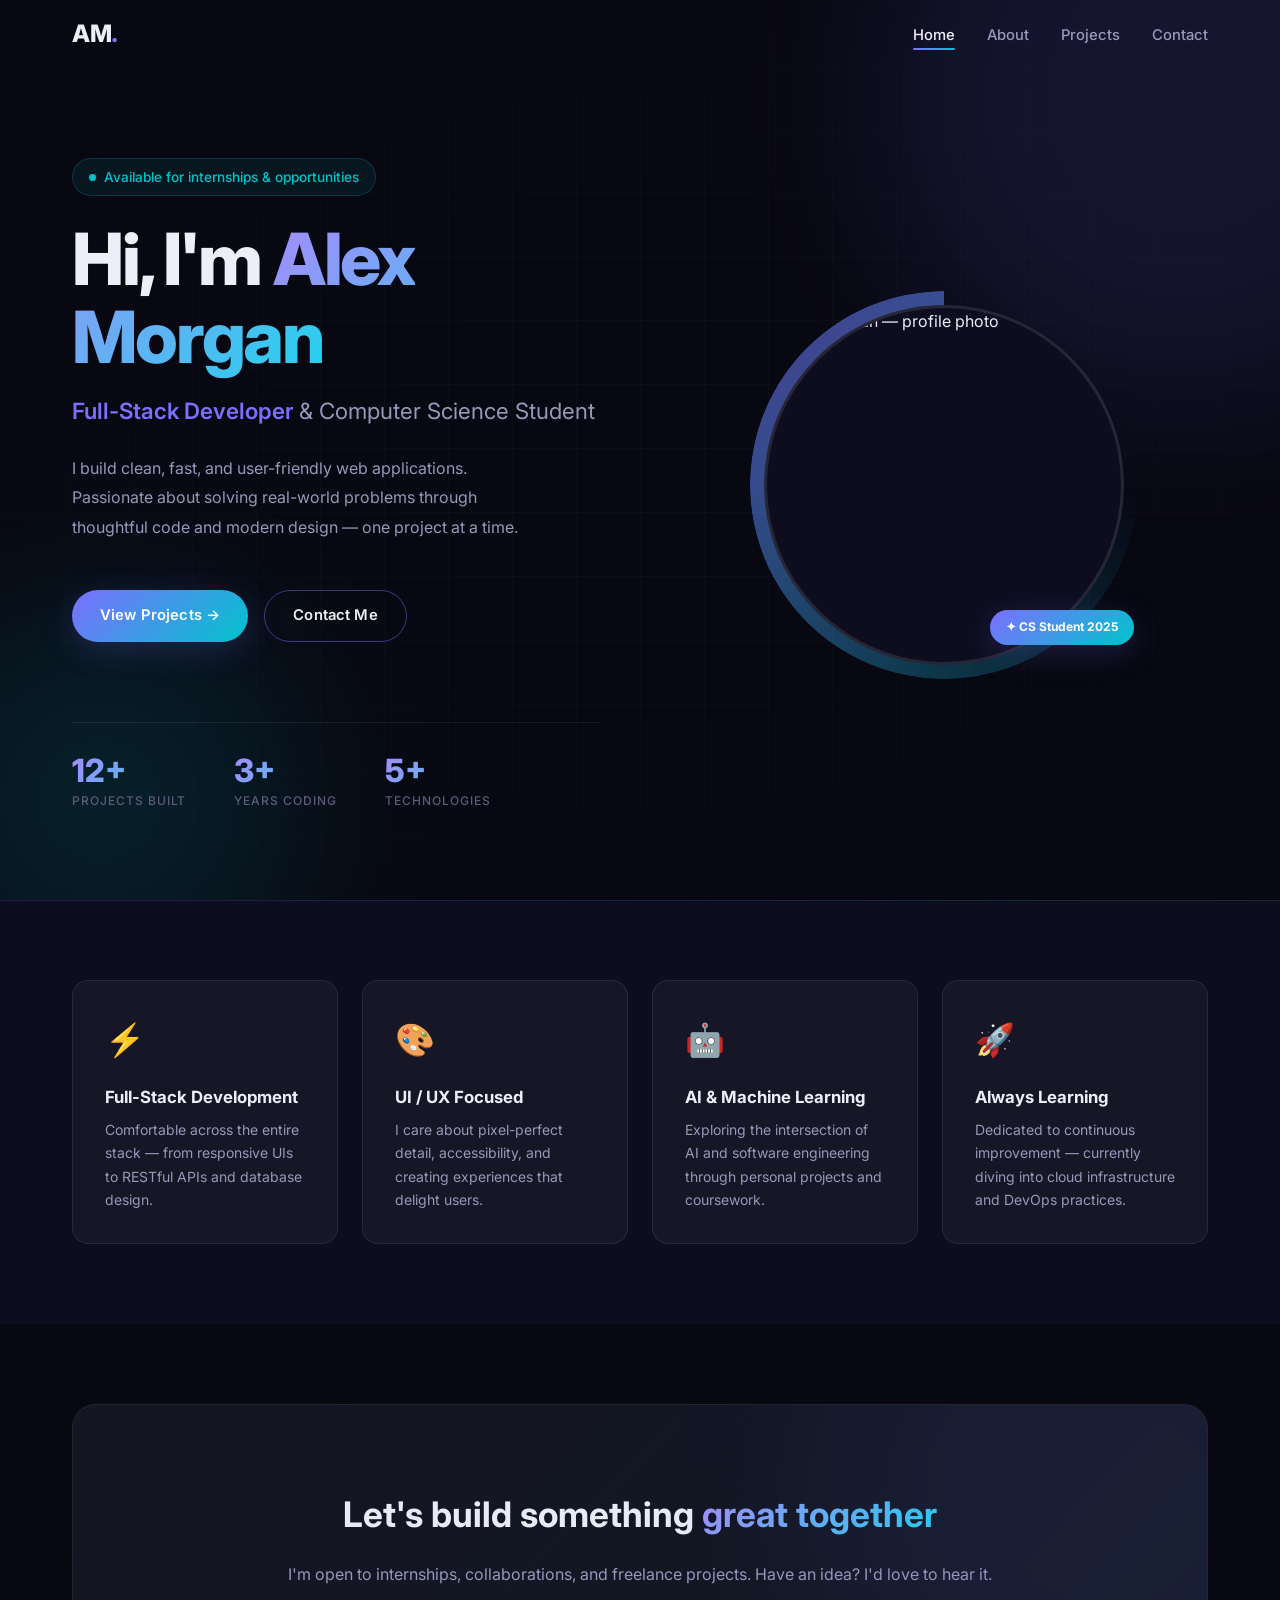
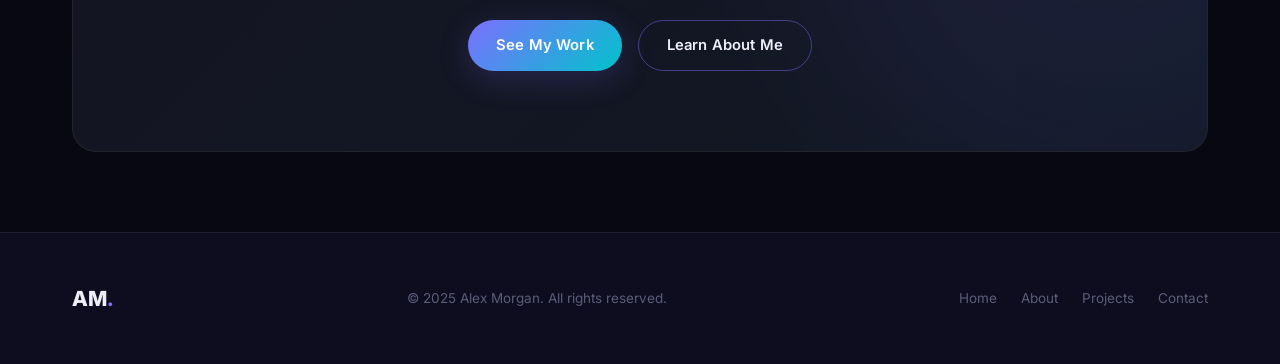
==== index.html @ a17e5f9a "1" ====
<!DOCTYPE html>
<html lang="en">
<head>
  <meta charset="UTF-8" />
  <meta name="viewport" content="width=device-width, initial-scale=1.0" />

  <!-- REPLACE: Update title, description, and keywords with your own info -->
  <title>Alex Morgan — Full-Stack Developer & CS Student</title>
  <meta name="description" content="Portfolio of Alex Morgan, a passionate Computer Science student and full-stack developer building modern web experiences." />
  <meta name="keywords" content="portfolio, developer, full-stack, computer science, web development" />

  <!-- Open Graph (social preview) — REPLACE values below -->
  <meta property="og:title" content="Alex Morgan — Portfolio" />
  <meta property="og:description" content="CS student & full-stack developer. Building clean, modern web experiences." />
  <meta property="og:type" content="website" />

  <!-- Favicon — REPLACE with your own favicon if desired -->
  <link rel="icon" href="data:image/svg+xml,<svg xmlns='http://www.w3.org/2000/svg' viewBox='0 0 100 100'><text y='.9em' font-size='90'>💻</text></svg>" />

  <link rel="stylesheet" href="assets/css/style.css" />
</head>
<body>

  <!-- ============================================================
       NAVBAR
       REPLACE: "AM" with your initials
       ============================================================ -->
  <nav class="navbar" id="navbar">
    <div class="container nav-container">

      <!-- REPLACE: Change "AM" to your initials -->
      <a href="index.html" class="logo">AM<span class="dot">.</span></a>

      <ul class="nav-links">
        <li><a href="index.html">Home</a></li>
        <li><a href="about.html">About</a></li>
        <li><a href="projects.html">Projects</a></li>
        <li><a href="contact.html">Contact</a></li>
      </ul>

      <button class="nav-toggle" aria-label="Toggle navigation" aria-expanded="false">
        <span></span><span></span><span></span>
      </button>
    </div>
  </nav>

  <!-- Mobile dropdown -->
  <div class="mobile-menu" id="mobileMenu">
    <ul>
      <li><a href="index.html">Home</a></li>
      <li><a href="about.html">About</a></li>
      <li><a href="projects.html">Projects</a></li>
      <li><a href="contact.html">Contact</a></li>
    </ul>
  </div>

  <main>

    <!-- ============================================================
         HERO SECTION
         REPLACE all placeholder text with your real info.
         ============================================================ -->
    <section class="hero">

      <!-- Decorative background -->
      <div class="hero-bg">
        <div class="hero-grid"></div>
        <div class="bg-orb bg-orb-1"></div>
        <div class="bg-orb bg-orb-2"></div>
      </div>

      <div class="container">
        <div class="hero-content">

          <!-- Left column: text -->
          <div class="hero-text">

            <!-- REPLACE: Update the badge label -->
            <div class="hero-badge">
              <span class="hero-badge-dot"></span>
              Available for internships &amp; opportunities
            </div>

            <!-- REPLACE: "Alex Morgan" → your full name -->
            <h1 class="hero-name">
              Hi, I'm <span class="gradient-text">Alex Morgan</span>
            </h1>

            <!-- REPLACE: your role / title -->
            <p class="hero-role">
              <strong>Full-Stack Developer</strong> &amp; Computer Science Student
            </p>

            <!-- REPLACE: short personal pitch — 2–3 sentences -->
            <p class="hero-description">
              I build clean, fast, and user-friendly web applications. Passionate
              about solving real-world problems through thoughtful code and modern
              design — one project at a time.
            </p>

            <div class="hero-actions">
              <a href="projects.html" class="btn btn-primary">
                View Projects &rarr;
              </a>
              <a href="contact.html" class="btn btn-outline">
                Contact Me
              </a>
            </div>

            <!-- REPLACE: update these numbers to reflect your own experience -->
            <div class="hero-stats">
              <div class="stat-item">
                <div class="stat-number">12+</div>
                <div class="stat-label">Projects Built</div>
              </div>
              <div class="stat-item">
                <div class="stat-number">3+</div>
                <div class="stat-label">Years Coding</div>
              </div>
              <div class="stat-item">
                <div class="stat-number">5+</div>
                <div class="stat-label">Technologies</div>
              </div>
            </div>
          </div>

          <!-- Right column: profile photo -->
          <div class="hero-visual">
            <div class="profile-wrapper">
              <div class="profile-ring"></div>

              <div class="profile-img-container">
                <!--
                  REPLACE: Drop your photo at assets/images/profile.jpg
                  Change "Alex Morgan" in the alt text to your name.
                  The fallback below shows your initials if the image is missing.
                -->
                <img
                  src="assets/images/profile.jpg"
                  alt="Alex Morgan — profile photo"
                  class="profile-img"
                />
                <!-- Fallback initials — REPLACE "AM" with your initials -->
                <div class="profile-fallback" aria-hidden="true">AM</div>
              </div>

              <!-- REPLACE: update this badge text -->
              <div class="profile-badge">✦ CS Student 2025</div>
            </div>
          </div>

        </div><!-- /.hero-content -->
      </div>
    </section>

    <!-- ============================================================
         HIGHLIGHTS SECTION
         REPLACE icons and text to match your actual skills/strengths.
         ============================================================ -->
    <section class="highlights">
      <div class="container">
        <div class="highlights-grid">

          <div class="highlight-card reveal reveal-delay-1">
            <span class="highlight-icon">⚡</span>
            <!-- REPLACE: your primary skill area -->
            <h3 class="highlight-title">Full-Stack Development</h3>
            <p class="highlight-desc">
              Comfortable across the entire stack — from responsive UIs to
              RESTful APIs and database design.
            </p>
          </div>

          <div class="highlight-card reveal reveal-delay-2">
            <span class="highlight-icon">🎨</span>
            <!-- REPLACE: another skill or strength -->
            <h3 class="highlight-title">UI / UX Focused</h3>
            <p class="highlight-desc">
              I care about pixel-perfect detail, accessibility, and creating
              experiences that delight users.
            </p>
          </div>

          <div class="highlight-card reveal reveal-delay-3">
            <span class="highlight-icon">🤖</span>
            <!-- REPLACE: another interest or skill -->
            <h3 class="highlight-title">AI &amp; Machine Learning</h3>
            <p class="highlight-desc">
              Exploring the intersection of AI and software engineering through
              personal projects and coursework.
            </p>
          </div>

          <div class="highlight-card reveal reveal-delay-4">
            <span class="highlight-icon">🚀</span>
            <!-- REPLACE: your goal or aspiration -->
            <h3 class="highlight-title">Always Learning</h3>
            <p class="highlight-desc">
              Dedicated to continuous improvement — currently diving into cloud
              infrastructure and DevOps practices.
            </p>
          </div>

        </div>
      </div>
    </section>

    <!-- ============================================================
         CTA BAND
         ============================================================ -->
    <section class="cta-band section">
      <div class="container">
        <div class="cta-band-inner reveal">
          <div class="bg-orb bg-orb-1" style="opacity:0.08;"></div>
          <!-- REPLACE: update the headline and subtitle -->
          <h2 class="cta-band-title">
            Let's build something <span class="gradient-text">great together</span>
          </h2>
          <p class="cta-band-subtitle">
            I'm open to internships, collaborations, and freelance projects.
            Have an idea? I'd love to hear it.
          </p>
          <div class="cta-band-actions">
            <a href="projects.html" class="btn btn-primary">See My Work</a>
            <a href="about.html"    class="btn btn-outline">Learn About Me</a>
          </div>
        </div>
      </div>
    </section>

  </main>

  <!-- ============================================================
       FOOTER
       REPLACE: "AM" with your initials, update year and your name.
       ============================================================ -->
  <footer class="footer">
    <div class="container footer-content">
      <!-- REPLACE: "AM" → your initials -->
      <div class="footer-logo">AM<span class="dot">.</span></div>

      <!-- REPLACE: "Alex Morgan" → your name, update year if needed -->
      <p class="footer-text">&copy; 2025 Alex Morgan. All rights reserved.</p>

      <nav class="footer-nav" aria-label="Footer navigation">
        <a href="index.html">Home</a>
        <a href="about.html">About</a>
        <a href="projects.html">Projects</a>
        <a href="contact.html">Contact</a>
      </nav>
    </div>
  </footer>

  <script src="assets/js/main.js"></script>
</body>
</html>
---- assets/css/style.css ----
/* ============================================================
   PORTFOLIO STYLESHEET — Dark Premium Glass Theme
   ============================================================
   REPLACE: Search for "REPLACE" comments to find all spots
   where you need to swap in your personal info.
   ============================================================ */

@import url('https://fonts.googleapis.com/css2?family=Inter:wght@300;400;500;600;700;800&display=swap');

/* ============================================================
   CSS CUSTOM PROPERTIES (Design Tokens)
   ============================================================ */
:root {
  /* Colors */
  --bg-primary:      #080812;
  --bg-secondary:    #0d0d1f;
  --bg-card:         rgba(255, 255, 255, 0.04);
  --bg-card-hover:   rgba(255, 255, 255, 0.07);

  --accent-1:        #7c6fff;
  --accent-2:        #00c4cc;
  --gradient:        linear-gradient(135deg, #7c6fff 0%, #00c4cc 100%);
  --gradient-text:   linear-gradient(135deg, #a78bfa 0%, #22d3ee 100%);

  --text-primary:    #eeeef8;
  --text-secondary:  #9898b8;
  --text-muted:      #5c5c7a;

  --border:          rgba(255, 255, 255, 0.08);
  --border-hover:    rgba(124, 111, 255, 0.45);

  --shadow:          0 8px 32px rgba(0, 0, 0, 0.5);
  --shadow-accent:   0 8px 32px rgba(124, 111, 255, 0.2);

  /* Spacing scale */
  --sp-xs:  0.5rem;
  --sp-sm:  1rem;
  --sp-md:  1.5rem;
  --sp-lg:  2rem;
  --sp-xl:  3rem;
  --sp-2xl: 5rem;

  /* Border radius */
  --r-sm:   8px;
  --r-md:   16px;
  --r-lg:   24px;
  --r-full: 9999px;

  /* Transition */
  --t: 0.3s cubic-bezier(0.4, 0, 0.2, 1);
  --t-slow: 0.6s cubic-bezier(0.4, 0, 0.2, 1);

  /* Typography */
  --font: 'Inter', -apple-system, BlinkMacSystemFont, sans-serif;

  /* Layout */
  --max-w: 1200px;
  --nav-h: 70px;
}

/* ============================================================
   RESET & BASE
   ============================================================ */
*, *::before, *::after { box-sizing: border-box; margin: 0; padding: 0; }

html { scroll-behavior: smooth; font-size: 16px; }

body {
  font-family: var(--font);
  background-color: var(--bg-primary);
  color: var(--text-primary);
  line-height: 1.7;
  overflow-x: hidden;
  -webkit-font-smoothing: antialiased;
  -moz-osx-font-smoothing: grayscale;
}

img  { max-width: 100%; display: block; }
a    { color: inherit; text-decoration: none; }
ul   { list-style: none; }
button { cursor: pointer; border: none; background: none; font-family: inherit; }

/* ============================================================
   LAYOUT
   ============================================================ */
.container {
  width: 100%;
  max-width: var(--max-w);
  margin: 0 auto;
  padding: 0 var(--sp-lg);
}

.section { padding: var(--sp-2xl) 0; }

.section-header {
  text-align: center;
  margin-bottom: var(--sp-2xl);
}

.section-tag {
  display: inline-block;
  font-size: 0.78rem;
  font-weight: 600;
  letter-spacing: 0.12em;
  text-transform: uppercase;
  color: var(--accent-1);
  background: rgba(124, 111, 255, 0.1);
  border: 1px solid rgba(124, 111, 255, 0.25);
  padding: 0.35rem 1rem;
  border-radius: var(--r-full);
  margin-bottom: var(--sp-sm);
}

.section-title {
  font-size: clamp(1.8rem, 4vw, 2.5rem);
  font-weight: 700;
  margin-bottom: var(--sp-sm);
}

.section-subtitle {
  font-size: 1rem;
  color: var(--text-secondary);
  max-width: 560px;
  margin: 0 auto;
}

.gradient-text {
  background: var(--gradient-text);
  -webkit-background-clip: text;
  -webkit-text-fill-color: transparent;
  background-clip: text;
}

/* ============================================================
   BACKGROUND ORBS
   ============================================================ */
.bg-orb {
  position: absolute;
  border-radius: 50%;
  filter: blur(90px);
  opacity: 0.12;
  pointer-events: none;
  z-index: 0;
}
.bg-orb-1 { width: 600px; height: 600px; background: var(--accent-1); top: -200px; right: -200px; }
.bg-orb-2 { width: 400px; height: 400px; background: var(--accent-2); bottom: -100px; left: -100px; }

/* ============================================================
   NAVBAR
   ============================================================ */
.navbar {
  position: fixed;
  top: 0; left: 0; right: 0;
  height: var(--nav-h);
  z-index: 1000;
  transition: background var(--t), border-color var(--t), backdrop-filter var(--t);
  border-bottom: 1px solid transparent;
}

.navbar.scrolled {
  background: rgba(8, 8, 18, 0.88);
  backdrop-filter: blur(20px);
  -webkit-backdrop-filter: blur(20px);
  border-bottom-color: var(--border);
}

.nav-container {
  display: flex;
  align-items: center;
  justify-content: space-between;
  height: 100%;
}

/* REPLACE: Change "AM" to your own initials */
.logo {
  font-size: 1.5rem;
  font-weight: 800;
  letter-spacing: -0.02em;
  color: var(--text-primary);
  transition: color var(--t);
}
.logo .dot { color: var(--accent-1); }
.logo:hover { color: var(--accent-1); }

.nav-links {
  display: flex;
  align-items: center;
  gap: var(--sp-lg);
}

.nav-links a {
  font-size: 0.925rem;
  font-weight: 500;
  color: var(--text-secondary);
  position: relative;
  padding: 0.25rem 0;
  transition: color var(--t);
}

.nav-links a::after {
  content: '';
  position: absolute;
  bottom: -2px; left: 0;
  width: 0; height: 2px;
  background: var(--gradient);
  border-radius: var(--r-full);
  transition: width var(--t);
}

.nav-links a:hover,
.nav-links a.active {
  color: var(--text-primary);
}

.nav-links a.active::after,
.nav-links a:hover::after {
  width: 100%;
}

/* Hamburger */
.nav-toggle {
  display: none;
  flex-direction: column;
  gap: 5px;
  padding: 8px;
  border-radius: var(--r-sm);
  transition: background var(--t);
}
.nav-toggle:hover { background: var(--bg-card); }

.nav-toggle span {
  display: block;
  width: 22px; height: 2px;
  background: var(--text-primary);
  border-radius: var(--r-full);
  transition: transform var(--t), opacity var(--t);
}
.nav-toggle.open span:nth-child(1) { transform: translateY(7px) rotate(45deg); }
.nav-toggle.open span:nth-child(2) { opacity: 0; }
.nav-toggle.open span:nth-child(3) { transform: translateY(-7px) rotate(-45deg); }

/* Mobile dropdown */
.mobile-menu {
  position: fixed;
  top: var(--nav-h); left: 0; right: 0;
  background: rgba(8, 8, 18, 0.97);
  backdrop-filter: blur(20px);
  -webkit-backdrop-filter: blur(20px);
  border-bottom: 1px solid var(--border);
  padding: var(--sp-md) 0;
  transform: translateY(-110%);
  opacity: 0;
  pointer-events: none;
  transition: transform var(--t), opacity var(--t);
  z-index: 999;
}
.mobile-menu.open {
  transform: translateY(0);
  opacity: 1;
  pointer-events: auto;
}
.mobile-menu ul {
  padding: 0 var(--sp-lg);
  display: flex;
  flex-direction: column;
  gap: 0.25rem;
}
.mobile-menu a {
  display: block;
  padding: 0.75rem var(--sp-sm);
  font-size: 1rem;
  font-weight: 500;
  color: var(--text-secondary);
  border-radius: var(--r-sm);
  transition: color var(--t), background var(--t);
}
.mobile-menu a:hover,
.mobile-menu a.active {
  color: var(--text-primary);
  background: var(--bg-card);
}

/* ============================================================
   BUTTONS
   ============================================================ */
.btn {
  display: inline-flex;
  align-items: center;
  gap: 0.5rem;
  padding: 0.75rem 1.75rem;
  border-radius: var(--r-full);
  font-size: 0.925rem;
  font-weight: 600;
  letter-spacing: 0.01em;
  transition: all var(--t);
  position: relative;
  overflow: hidden;
  white-space: nowrap;
}

.btn::before {
  content: '';
  position: absolute;
  inset: 0;
  opacity: 0;
  transition: opacity var(--t);
  background: rgba(255, 255, 255, 0.1);
}
.btn:hover::before { opacity: 1; }

.btn-primary {
  background: var(--gradient);
  color: #fff;
  box-shadow: var(--shadow-accent);
}
.btn-primary:hover {
  transform: translateY(-2px);
  box-shadow: 0 14px 40px rgba(124, 111, 255, 0.45);
}

.btn-outline {
  background: transparent;
  color: var(--text-primary);
  border: 1px solid var(--border-hover);
}
.btn-outline:hover {
  border-color: var(--accent-1);
  color: var(--accent-1);
  transform: translateY(-2px);
  background: rgba(124, 111, 255, 0.06);
}

.btn-sm { padding: 0.5rem 1.25rem; font-size: 0.85rem; }

/* ============================================================
   GLASS CARD
   ============================================================ */
.glass-card {
  background: var(--bg-card);
  border: 1px solid var(--border);
  border-radius: var(--r-md);
  backdrop-filter: blur(10px);
  -webkit-backdrop-filter: blur(10px);
  transition: background var(--t), border-color var(--t), transform var(--t), box-shadow var(--t);
}
.glass-card:hover {
  background: var(--bg-card-hover);
  border-color: var(--border-hover);
  transform: translateY(-4px);
  box-shadow: var(--shadow-accent);
}

/* ============================================================
   HERO — index.html
   ============================================================ */
.hero {
  min-height: 100vh;
  display: flex;
  align-items: center;
  position: relative;
  overflow: hidden;
  padding-top: var(--nav-h);
}

.hero-bg { position: absolute; inset: 0; z-index: 0; }

.hero-grid {
  position: absolute;
  inset: 0;
  background-image:
    linear-gradient(rgba(255,255,255,0.025) 1px, transparent 1px),
    linear-gradient(90deg, rgba(255,255,255,0.025) 1px, transparent 1px);
  background-size: 64px 64px;
  mask-image: radial-gradient(ellipse 75% 75% at 50% 50%, black 20%, transparent 100%);
  -webkit-mask-image: radial-gradient(ellipse 75% 75% at 50% 50%, black 20%, transparent 100%);
}

.hero-content {
  position: relative;
  z-index: 1;
  display: grid;
  grid-template-columns: 1fr 1fr;
  gap: var(--sp-2xl);
  align-items: center;
  padding: var(--sp-2xl) 0;
}

/* Hero text */
.hero-badge {
  display: inline-flex;
  align-items: center;
  gap: 0.5rem;
  font-size: 0.85rem;
  font-weight: 500;
  color: var(--accent-2);
  background: rgba(0, 196, 204, 0.08);
  border: 1px solid rgba(0, 196, 204, 0.2);
  padding: 0.4rem 1rem;
  border-radius: var(--r-full);
  margin-bottom: var(--sp-md);
}
.hero-badge-dot {
  width: 7px; height: 7px;
  background: var(--accent-2);
  border-radius: 50%;
  animation: pulse-dot 2s ease-in-out infinite;
}
@keyframes pulse-dot {
  0%, 100% { transform: scale(1); opacity: 1; }
  50%       { transform: scale(1.4); opacity: 0.6; }
}

/* REPLACE: "Alex Morgan" → your full name */
.hero-name {
  font-size: clamp(2.4rem, 6vw, 4.5rem);
  font-weight: 800;
  line-height: 1.08;
  letter-spacing: -0.03em;
  margin-bottom: var(--sp-sm);
}

/* REPLACE: "Full-Stack Developer" → your title */
.hero-role {
  font-size: clamp(1.1rem, 2.5vw, 1.4rem);
  font-weight: 400;
  color: var(--text-secondary);
  margin-bottom: var(--sp-md);
}
.hero-role strong { color: var(--accent-1); font-weight: 600; }

.hero-description {
  font-size: 1rem;
  color: var(--text-secondary);
  max-width: 460px;
  margin-bottom: var(--sp-xl);
  line-height: 1.85;
}

.hero-actions {
  display: flex;
  gap: var(--sp-sm);
  flex-wrap: wrap;
}

.hero-stats {
  display: flex;
  gap: var(--sp-xl);
  margin-top: var(--sp-2xl);
  padding-top: var(--sp-lg);
  border-top: 1px solid var(--border);
}

.stat-number {
  font-size: 2rem;
  font-weight: 800;
  background: var(--gradient-text);
  -webkit-background-clip: text;
  -webkit-text-fill-color: transparent;
  background-clip: text;
  line-height: 1;
}
.stat-label {
  font-size: 0.75rem;
  color: var(--text-muted);
  font-weight: 500;
  margin-top: 0.3rem;
  text-transform: uppercase;
  letter-spacing: 0.08em;
}

/* Profile image */
.hero-visual {
  display: flex;
  justify-content: center;
  align-items: center;
}

.profile-wrapper {
  position: relative;
  width: 360px;
  height: 360px;
}

.profile-ring {
  position: absolute;
  inset: -14px;
  border-radius: 50%;
  background: var(--gradient);
  opacity: 0.55;
  animation: spin 9s linear infinite;
  mask-image: conic-gradient(transparent 25%, black 75%);
  -webkit-mask-image: conic-gradient(transparent 25%, black 75%);
}
@keyframes spin { from { transform: rotate(0deg); } to { transform: rotate(360deg); } }

.profile-img-container {
  width: 100%;
  height: 100%;
  border-radius: 50%;
  overflow: hidden;
  border: 3px solid rgba(255,255,255,0.1);
  background: var(--bg-secondary);
  position: relative;
  z-index: 1;
}

/* REPLACE: Add your photo at assets/images/profile.jpg */
.profile-img {
  width: 100%;
  height: 100%;
  object-fit: cover;
  object-position: center top;
  display: block;
}

/* Shown only if profile.jpg is missing */
.profile-fallback {
  display: none;
  width: 100%; height: 100%;
  align-items: center;
  justify-content: center;
  font-size: 5rem;
  font-weight: 800;
  background: var(--gradient-text);
  -webkit-background-clip: text;
  -webkit-text-fill-color: transparent;
  background-clip: text;
}

.profile-badge {
  position: absolute;
  bottom: 20px; right: -10px;
  background: var(--gradient);
  color: #fff;
  font-size: 0.75rem;
  font-weight: 700;
  padding: 0.45rem 1rem;
  border-radius: var(--r-full);
  white-space: nowrap;
  z-index: 2;
  box-shadow: var(--shadow-accent);
}

/* ============================================================
   HIGHLIGHTS — index.html
   ============================================================ */
.highlights {
  padding: var(--sp-2xl) 0;
  background: var(--bg-secondary);
  position: relative;
}
.highlights::before {
  content: '';
  position: absolute; top: 0; left: 0; right: 0;
  height: 1px;
  background: var(--gradient);
  opacity: 0.18;
}

.highlights-grid {
  display: grid;
  grid-template-columns: repeat(auto-fit, minmax(230px, 1fr));
  gap: var(--sp-md);
}

.highlight-card {
  padding: var(--sp-lg);
  border-radius: var(--r-md);
  background: var(--bg-card);
  border: 1px solid var(--border);
  transition: all var(--t);
}
.highlight-card:hover {
  border-color: var(--border-hover);
  transform: translateY(-5px);
  box-shadow: var(--shadow-accent);
  background: var(--bg-card-hover);
}

.highlight-icon {
  font-size: 2rem;
  margin-bottom: var(--sp-sm);
  display: block;
}
.highlight-title {
  font-size: 1.05rem;
  font-weight: 700;
  margin-bottom: 0.4rem;
}
.highlight-desc {
  font-size: 0.875rem;
  color: var(--text-secondary);
  line-height: 1.65;
}

/* CTA band */
.cta-band {
  padding: var(--sp-2xl) 0;
  text-align: center;
  position: relative;
  overflow: hidden;
}
.cta-band-inner {
  background: var(--bg-card);
  border: 1px solid var(--border);
  border-radius: var(--r-lg);
  padding: var(--sp-2xl) var(--sp-lg);
  position: relative;
  overflow: hidden;
}
.cta-band-inner::before {
  content: '';
  position: absolute;
  inset: 0;
  background: var(--gradient);
  opacity: 0.04;
}
.cta-band-title {
  font-size: clamp(1.5rem, 3.5vw, 2.2rem);
  font-weight: 700;
  margin-bottom: var(--sp-sm);
}
.cta-band-subtitle {
  color: var(--text-secondary);
  margin-bottom: var(--sp-lg);
  font-size: 1rem;
}
.cta-band-actions {
  display: flex;
  gap: var(--sp-sm);
  justify-content: center;
  flex-wrap: wrap;
}

/* ============================================================
   PAGE HEADER — about / projects / contact
   ============================================================ */
.page-header {
  padding: calc(var(--nav-h) + var(--sp-2xl)) 0 var(--sp-2xl);
  text-align: center;
  position: relative;
  overflow: hidden;
  background: var(--bg-secondary);
}
.page-header::after {
  content: '';
  position: absolute; bottom: 0; left: 0; right: 0;
  height: 1px;
  background: var(--border);
}

.page-header-tag {
  display: inline-block;
  font-size: 0.78rem;
  font-weight: 600;
  letter-spacing: 0.12em;
  text-transform: uppercase;
  color: var(--accent-2);
  background: rgba(0, 196, 204, 0.08);
  border: 1px solid rgba(0, 196, 204, 0.2);
  padding: 0.35rem 1rem;
  border-radius: var(--r-full);
  margin-bottom: var(--sp-sm);
}

.page-header-title {
  font-size: clamp(2rem, 5vw, 3.5rem);
  font-weight: 800;
  letter-spacing: -0.03em;
  margin-bottom: var(--sp-sm);
}
.page-header-subtitle {
  font-size: 1rem;
  color: var(--text-secondary);
  max-width: 500px;
  margin: 0 auto;
}

/* ============================================================
   ABOUT PAGE
   ============================================================ */
.about-intro {
  display: grid;
  grid-template-columns: 1fr 1.6fr;
  gap: var(--sp-2xl);
  align-items: center;
}

.about-img-wrap { position: relative; }

.about-img-container {
  width: 100%;
  aspect-ratio: 4/5;
  border-radius: var(--r-lg);
  overflow: hidden;
  border: 1px solid var(--border);
  background: var(--bg-secondary);
}

/* REPLACE: Same photo at assets/images/profile.jpg */
.about-img {
  width: 100%; height: 100%;
  object-fit: cover;
  object-position: center top;
}

.about-img-fallback {
  display: none;
  width: 100%; height: 100%;
  align-items: center;
  justify-content: center;
  font-size: 7rem;
  font-weight: 800;
  background: var(--gradient-text);
  -webkit-background-clip: text;
  -webkit-text-fill-color: transparent;
  background-clip: text;
}

.about-img-accent {
  position: absolute;
  width: 140px; height: 140px;
  border-radius: var(--r-md);
  background: var(--gradient);
  bottom: -24px; right: -24px;
  opacity: 0.12;
  z-index: -1;
}
.about-img-accent-2 {
  position: absolute;
  width: 80px; height: 80px;
  border-radius: var(--r-md);
  background: var(--accent-2);
  top: -16px; left: -16px;
  opacity: 0.1;
  z-index: -1;
}

.about-text .section-tag { margin-bottom: var(--sp-sm); }

.about-text h2 {
  font-size: clamp(1.5rem, 3.5vw, 2.1rem);
  font-weight: 700;
  margin-bottom: var(--sp-md);
  line-height: 1.3;
}
.about-text p {
  color: var(--text-secondary);
  margin-bottom: var(--sp-sm);
  line-height: 1.85;
}
.about-text p:last-of-type { margin-bottom: 0; }

.about-quick-facts {
  display: flex;
  flex-wrap: wrap;
  gap: var(--sp-sm);
  margin: var(--sp-md) 0;
}
.fact-item {
  display: flex;
  align-items: center;
  gap: 0.4rem;
  font-size: 0.875rem;
  color: var(--text-secondary);
}
.fact-item span { color: var(--accent-2); font-size: 1rem; }

.about-actions {
  margin-top: var(--sp-lg);
  display: flex;
  gap: var(--sp-sm);
  flex-wrap: wrap;
}

/* Education */
.education-grid {
  display: grid;
  grid-template-columns: repeat(auto-fit, minmax(300px, 1fr));
  gap: var(--sp-md);
}

.edu-card { padding: var(--sp-lg); }
.edu-period {
  font-size: 0.78rem;
  font-weight: 600;
  color: var(--accent-1);
  text-transform: uppercase;
  letter-spacing: 0.08em;
  margin-bottom: 0.5rem;
}
.edu-degree {
  font-size: 1.1rem;
  font-weight: 700;
  margin-bottom: 0.2rem;
}
.edu-school {
  font-size: 0.9rem;
  color: var(--text-secondary);
  margin-bottom: var(--sp-sm);
}
.edu-desc {
  font-size: 0.875rem;
  color: var(--text-muted);
  line-height: 1.65;
}

/* Skills */
.skills-grid {
  display: grid;
  grid-template-columns: repeat(auto-fit, minmax(240px, 1fr));
  gap: var(--sp-md);
}

.skill-category { padding: var(--sp-lg); }

.skill-category-title {
  font-size: 0.95rem;
  font-weight: 700;
  margin-bottom: var(--sp-md);
  display: flex;
  align-items: center;
  gap: 0.5rem;
}
.skill-category-title span { font-size: 1.2rem; }

.skill-tags {
  display: flex;
  flex-wrap: wrap;
  gap: 0.5rem;
}

.skill-tag {
  font-size: 0.78rem;
  font-weight: 500;
  padding: 0.3rem 0.85rem;
  border-radius: var(--r-full);
  background: rgba(124, 111, 255, 0.08);
  border: 1px solid rgba(124, 111, 255, 0.2);
  color: var(--accent-1);
  transition: all var(--t);
  cursor: default;
}
.skill-tag:hover {
  background: rgba(124, 111, 255, 0.18);
  border-color: var(--accent-1);
  transform: translateY(-1px);
}
.skill-tag.t2 {
  background: rgba(0, 196, 204, 0.08);
  border-color: rgba(0, 196, 204, 0.2);
  color: var(--accent-2);
}
.skill-tag.t2:hover {
  background: rgba(0, 196, 204, 0.18);
  border-color: var(--accent-2);
}

/* Personal qualities */
.qualities-grid {
  display: grid;
  grid-template-columns: repeat(auto-fit, minmax(190px, 1fr));
  gap: var(--sp-md);
}

.quality-card {
  padding: var(--sp-lg);
  text-align: center;
}
.quality-icon { font-size: 2.4rem; margin-bottom: var(--sp-sm); display: block; }
.quality-title { font-size: 1rem; font-weight: 700; margin-bottom: 0.4rem; }
.quality-desc { font-size: 0.85rem; color: var(--text-secondary); line-height: 1.6; }

/* ============================================================
   PROJECTS PAGE
   ============================================================ */
.projects-filter {
  display: flex;
  gap: var(--sp-xs);
  justify-content: center;
  flex-wrap: wrap;
  margin-bottom: var(--sp-2xl);
}

.filter-btn {
  padding: 0.45rem 1.1rem;
  border-radius: var(--r-full);
  font-size: 0.85rem;
  font-weight: 500;
  color: var(--text-secondary);
  background: var(--bg-card);
  border: 1px solid var(--border);
  transition: all var(--t);
  cursor: pointer;
}
.filter-btn:hover,
.filter-btn.active {
  color: var(--text-primary);
  border-color: var(--accent-1);
  background: rgba(124, 111, 255, 0.1);
}

.projects-grid {
  display: grid;
  grid-template-columns: repeat(auto-fill, minmax(340px, 1fr));
  gap: var(--sp-lg);
}

.project-card {
  padding: var(--sp-lg);
  display: flex;
  flex-direction: column;
}

.project-card-top {
  display: flex;
  align-items: flex-start;
  justify-content: space-between;
  margin-bottom: var(--sp-md);
}

.project-icon {
  width: 52px; height: 52px;
  border-radius: var(--r-sm);
  background: var(--gradient);
  display: flex;
  align-items: center;
  justify-content: center;
  font-size: 1.4rem;
  flex-shrink: 0;
}

.project-links { display: flex; gap: 0.5rem; }

.project-link-btn {
  width: 36px; height: 36px;
  border-radius: var(--r-sm);
  background: var(--bg-card);
  border: 1px solid var(--border);
  display: flex; align-items: center; justify-content: center;
  color: var(--text-secondary);
  font-size: 0.9rem;
  transition: all var(--t);
  cursor: pointer;
}
.project-link-btn:hover {
  color: var(--accent-1);
  border-color: var(--accent-1);
  background: rgba(124, 111, 255, 0.1);
}

.project-title {
  font-size: 1.15rem;
  font-weight: 700;
  margin-bottom: 0.5rem;
}
.project-description {
  font-size: 0.9rem;
  color: var(--text-secondary);
  line-height: 1.75;
  flex: 1;
  margin-bottom: var(--sp-md);
}

.tech-stack {
  display: flex;
  flex-wrap: wrap;
  gap: 0.4rem;
  margin-bottom: var(--sp-md);
}
.tech-tag {
  font-size: 0.75rem;
  font-weight: 600;
  padding: 0.25rem 0.7rem;
  border-radius: var(--r-full);
  background: rgba(0, 196, 204, 0.07);
  border: 1px solid rgba(0, 196, 204, 0.15);
  color: var(--accent-2);
}

.project-footer { margin-top: auto; }

/* Featured badge */
.project-featured-tag {
  display: inline-flex;
  align-items: center;
  gap: 0.3rem;
  font-size: 0.72rem;
  font-weight: 600;
  color: #f59e0b;
  background: rgba(245, 158, 11, 0.1);
  border: 1px solid rgba(245, 158, 11, 0.2);
  padding: 0.2rem 0.65rem;
  border-radius: var(--r-full);
  margin-bottom: var(--sp-sm);
}

/* ============================================================
   CONTACT PAGE
   ============================================================ */
.contact-layout {
  display: grid;
  grid-template-columns: 1fr 1.35fr;
  gap: var(--sp-2xl);
  align-items: start;
}

.contact-info-title {
  font-size: 1.6rem;
  font-weight: 700;
  margin-bottom: var(--sp-sm);
  line-height: 1.3;
}
.contact-info-subtitle {
  color: var(--text-secondary);
  line-height: 1.85;
  margin-bottom: var(--sp-xl);
  font-size: 0.95rem;
}

.contact-details {
  display: flex;
  flex-direction: column;
  gap: var(--sp-sm);
  margin-bottom: var(--sp-xl);
}

.contact-detail-item {
  display: flex;
  align-items: center;
  gap: var(--sp-sm);
  padding: 0.85rem var(--sp-md);
  border-radius: var(--r-md);
  background: var(--bg-card);
  border: 1px solid var(--border);
  transition: all var(--t);
  text-decoration: none;
}
.contact-detail-item:hover {
  border-color: var(--border-hover);
  background: var(--bg-card-hover);
  transform: translateX(4px);
}

.contact-detail-icon {
  width: 40px; height: 40px;
  border-radius: var(--r-sm);
  background: var(--gradient);
  display: flex; align-items: center; justify-content: center;
  font-size: 1rem;
  flex-shrink: 0;
}
.contact-detail-label {
  font-size: 0.72rem;
  color: var(--text-muted);
  font-weight: 500;
  text-transform: uppercase;
  letter-spacing: 0.08em;
  display: block;
}
.contact-detail-value {
  font-size: 0.9rem;
  font-weight: 500;
  color: var(--text-primary);
  display: block;
}

.social-section-title {
  font-size: 0.8rem;
  font-weight: 600;
  color: var(--text-muted);
  text-transform: uppercase;
  letter-spacing: 0.1em;
  margin-bottom: var(--sp-sm);
}

.social-links {
  display: flex;
  flex-wrap: wrap;
  gap: 0.6rem;
}

.social-link {
  display: inline-flex;
  align-items: center;
  gap: 0.5rem;
  padding: 0.6rem 1.1rem;
  border-radius: var(--r-full);
  background: var(--bg-card);
  border: 1px solid var(--border);
  font-size: 0.875rem;
  font-weight: 500;
  color: var(--text-secondary);
  transition: all var(--t);
}
.social-link:hover {
  color: var(--text-primary);
  border-color: var(--border-hover);
  background: var(--bg-card-hover);
  transform: translateY(-2px);
}

/* Contact form */
.contact-form-wrap { padding: var(--sp-xl); }

.contact-form-title {
  font-size: 1.3rem;
  font-weight: 700;
  margin-bottom: var(--sp-xs);
}
.contact-form-subtitle {
  font-size: 0.875rem;
  color: var(--text-secondary);
  margin-bottom: var(--sp-md);
}

.form-note {
  display: flex;
  align-items: flex-start;
  gap: 0.75rem;
  padding: 0.85rem var(--sp-md);
  border-radius: var(--r-sm);
  background: rgba(124, 111, 255, 0.06);
  border: 1px solid rgba(124, 111, 255, 0.15);
  margin-bottom: var(--sp-lg);
  font-size: 0.82rem;
  color: var(--text-secondary);
  line-height: 1.65;
}
.form-note-icon { font-size: 0.95rem; flex-shrink: 0; margin-top: 0.1rem; }

.form-group { margin-bottom: var(--sp-md); }

.form-label {
  display: block;
  font-size: 0.845rem;
  font-weight: 600;
  color: var(--text-primary);
  margin-bottom: 0.45rem;
}

.form-input,
.form-textarea {
  width: 100%;
  background: rgba(255, 255, 255, 0.035);
  border: 1px solid var(--border);
  border-radius: var(--r-sm);
  padding: 0.8rem 1rem;
  font-size: 0.9rem;
  font-family: var(--font);
  color: var(--text-primary);
  transition: border-color var(--t), background var(--t), box-shadow var(--t);
  outline: none;
  -webkit-appearance: none;
  appearance: none;
}
.form-input::placeholder,
.form-textarea::placeholder { color: var(--text-muted); }

.form-input:focus,
.form-textarea:focus {
  border-color: var(--accent-1);
  background: rgba(124, 111, 255, 0.05);
  box-shadow: 0 0 0 3px rgba(124, 111, 255, 0.12);
}

.form-textarea { resize: vertical; min-height: 145px; }

.form-row {
  display: grid;
  grid-template-columns: 1fr 1fr;
  gap: var(--sp-md);
}

/* ============================================================
   FOOTER
   ============================================================ */
.footer {
  background: var(--bg-secondary);
  border-top: 1px solid var(--border);
  padding: var(--sp-xl) 0;
}

.footer-content {
  display: flex;
  align-items: center;
  justify-content: space-between;
  flex-wrap: wrap;
  gap: var(--sp-md);
}

/* REPLACE: Change "AM" to your initials */
.footer-logo {
  font-size: 1.3rem;
  font-weight: 800;
  color: var(--text-primary);
}
.footer-logo .dot { color: var(--accent-1); }

.footer-text { font-size: 0.845rem; color: var(--text-muted); }

.footer-nav { display: flex; gap: var(--sp-md); }
.footer-nav a {
  font-size: 0.845rem;
  color: var(--text-muted);
  transition: color var(--t);
}
.footer-nav a:hover { color: var(--accent-1); }

/* ============================================================
   SCROLL REVEAL
   ============================================================ */
.reveal {
  opacity: 0;
  transform: translateY(28px);
  transition: opacity 0.65s cubic-bezier(0.4,0,0.2,1),
              transform 0.65s cubic-bezier(0.4,0,0.2,1);
}
.reveal.visible {
  opacity: 1;
  transform: translateY(0);
}
.reveal-delay-1 { transition-delay: 0.08s; }
.reveal-delay-2 { transition-delay: 0.16s; }
.reveal-delay-3 { transition-delay: 0.24s; }
.reveal-delay-4 { transition-delay: 0.32s; }
.reveal-delay-5 { transition-delay: 0.40s; }

/* Hero entrance animations */
@keyframes fadeSlideUp {
  from { opacity: 0; transform: translateY(36px); }
  to   { opacity: 1; transform: translateY(0); }
}
@keyframes scaleIn {
  from { opacity: 0; transform: scale(0.88); }
  to   { opacity: 1; transform: scale(1); }
}

.hero-badge       { animation: fadeSlideUp 0.6s ease both 0.1s; }
.hero-name        { animation: fadeSlideUp 0.6s ease both 0.2s; }
.hero-role        { animation: fadeSlideUp 0.6s ease both 0.3s; }
.hero-description { animation: fadeSlideUp 0.6s ease both 0.4s; }
.hero-actions     { animation: fadeSlideUp 0.6s ease both 0.5s; }
.hero-stats       { animation: fadeSlideUp 0.6s ease both 0.6s; }
.hero-visual      { animation: scaleIn    0.8s ease both 0.25s; }

/* ============================================================
   RESPONSIVE
   ============================================================ */
@media (max-width: 1024px) {
  :root { --sp-2xl: 4rem; }

  .hero-content {
    grid-template-columns: 1fr;
    text-align: center;
  }
  .hero-badge, .hero-description { margin-left: auto; margin-right: auto; }
  .hero-actions, .hero-stats { justify-content: center; }
  .hero-visual { order: -1; }
  .profile-wrapper { width: 260px; height: 260px; }

  .about-intro { grid-template-columns: 1fr; }
  .about-img-container { aspect-ratio: 16/9; max-width: 420px; margin: 0 auto; }

  .contact-layout { grid-template-columns: 1fr; }
}

@media (max-width: 768px) {
  :root { --sp-2xl: 3rem; }

  .nav-links  { display: none; }
  .nav-toggle { display: flex; }

  .projects-grid { grid-template-columns: 1fr; }
  .form-row      { grid-template-columns: 1fr; }

  .footer-content {
    flex-direction: column;
    text-align: center;
  }
  .footer-nav { justify-content: center; }
}

@media (max-width: 480px) {
  :root { --sp-2xl: 2.5rem; }

  .container { padding: 0 var(--sp-sm); }
  .hero-actions { flex-direction: column; align-items: center; }
  .hero-actions .btn { width: 100%; justify-content: center; }
  .profile-wrapper { width: 210px; height: 210px; }
  .contact-form-wrap { padding: var(--sp-md); }
  .qualities-grid { grid-template-columns: 1fr 1fr; }
  .social-links { flex-direction: column; }
}
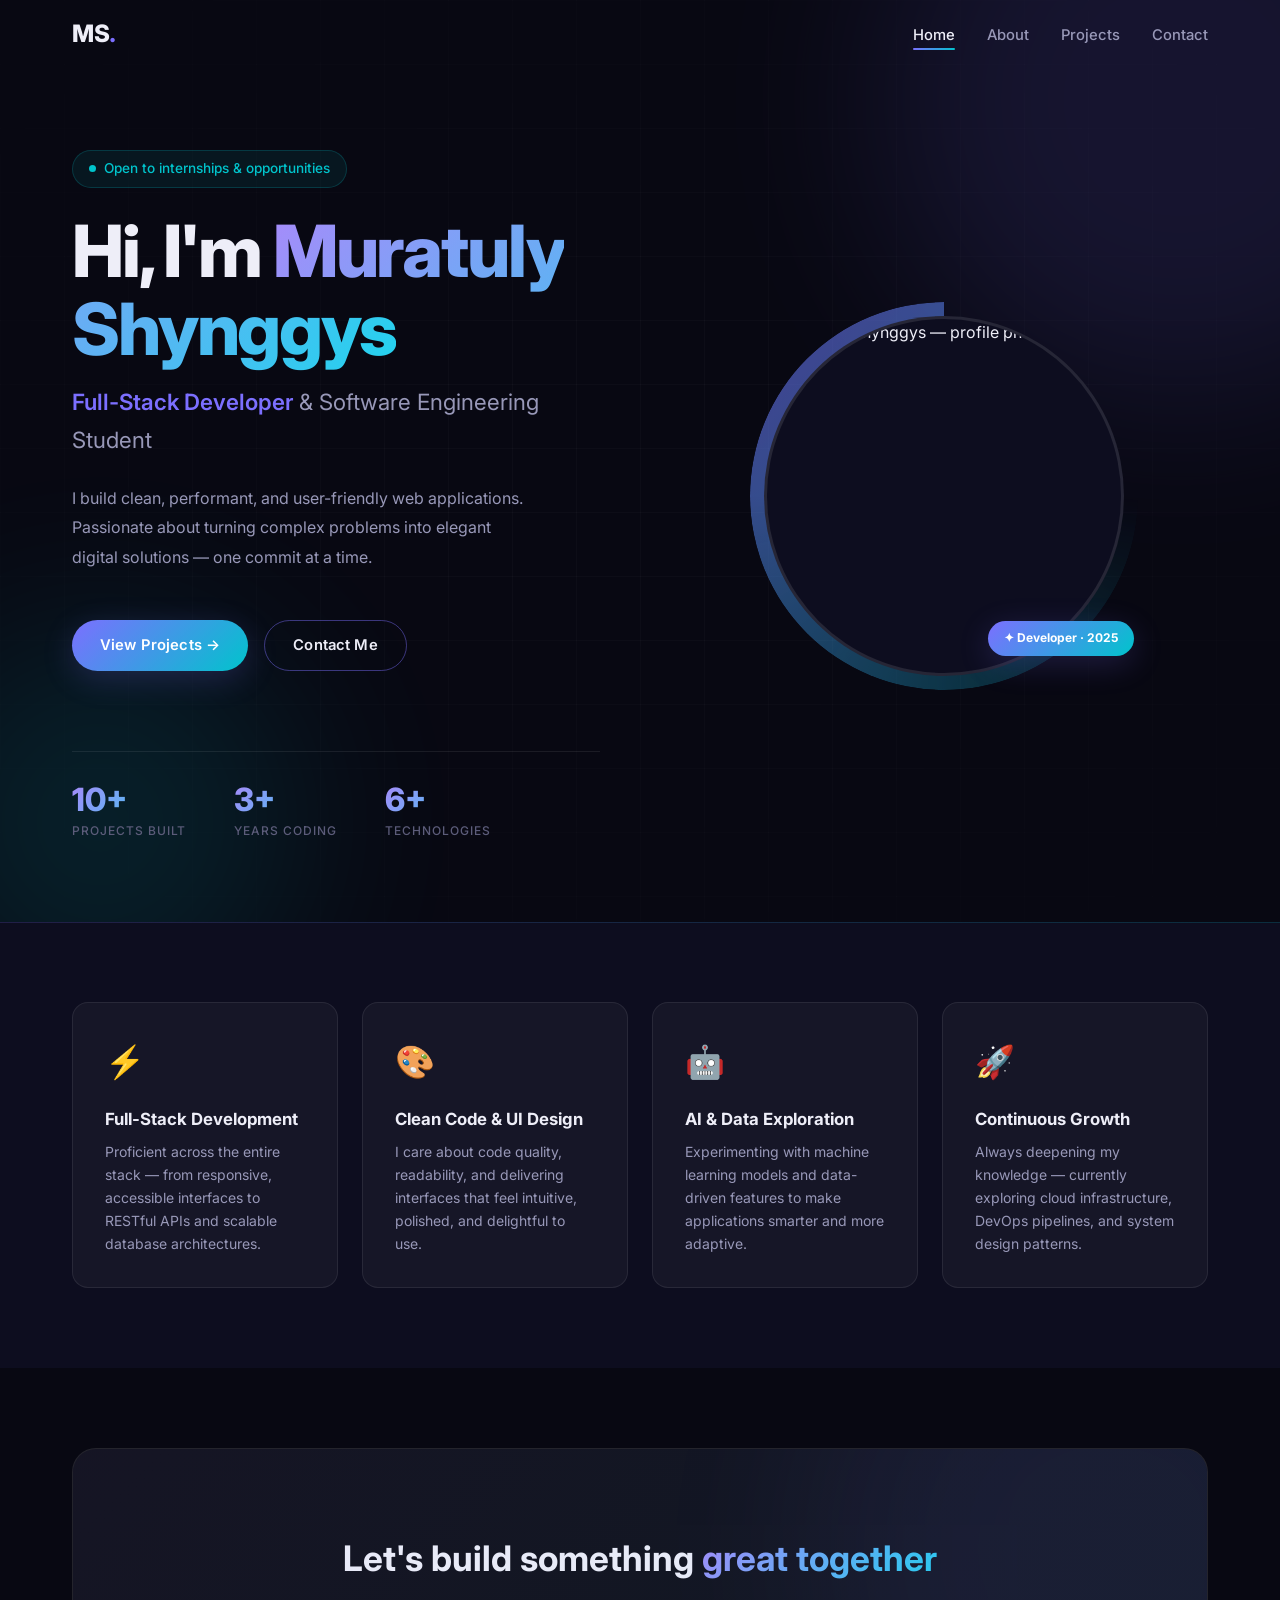
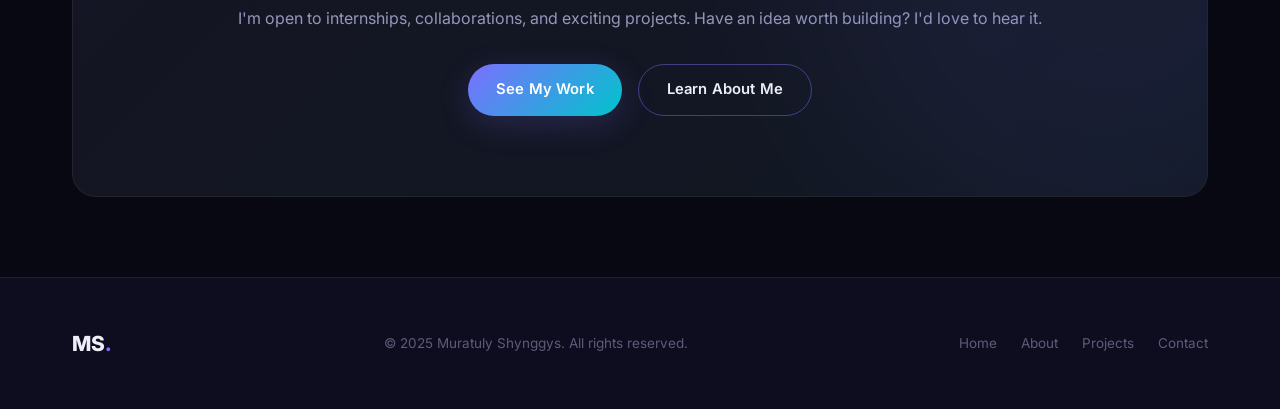
==== commit dd40d01c: "1" ====
--- a/index.html
+++ b/index.html
@@ -4,40 +4,29 @@
   <meta charset="UTF-8" />
   <meta name="viewport" content="width=device-width, initial-scale=1.0" />
 
-  <!-- REPLACE: Update title, description, and keywords with your own info -->
-  <title>Alex Morgan — Full-Stack Developer & CS Student</title>
-  <meta name="description" content="Portfolio of Alex Morgan, a passionate Computer Science student and full-stack developer building modern web experiences." />
-  <meta name="keywords" content="portfolio, developer, full-stack, computer science, web development" />
-
-  <!-- Open Graph (social preview) — REPLACE values below -->
-  <meta property="og:title" content="Alex Morgan — Portfolio" />
-  <meta property="og:description" content="CS student & full-stack developer. Building clean, modern web experiences." />
+  <title>Muratuly Shynggys — Full-Stack Developer &amp; CS Student</title>
+  <meta name="description" content="Portfolio of Muratuly Shynggys — a passionate software engineering student and full-stack developer building modern, performant web applications." />
+  <meta name="keywords" content="Muratuly Shynggys, portfolio, developer, full-stack, software engineering, web development, Kazakhstan" />
+
+  <meta property="og:title" content="Muratuly Shynggys — Portfolio" />
+  <meta property="og:description" content="Software engineering student &amp; full-stack developer. Building clean, modern web experiences." />
   <meta property="og:type" content="website" />
 
-  <!-- Favicon — REPLACE with your own favicon if desired -->
   <link rel="icon" href="data:image/svg+xml,<svg xmlns='http://www.w3.org/2000/svg' viewBox='0 0 100 100'><text y='.9em' font-size='90'>💻</text></svg>" />
-
   <link rel="stylesheet" href="assets/css/style.css" />
 </head>
 <body>
 
-  <!-- ============================================================
-       NAVBAR
-       REPLACE: "AM" with your initials
-       ============================================================ -->
+  <!-- NAVBAR -->
   <nav class="navbar" id="navbar">
     <div class="container nav-container">
-
-      <!-- REPLACE: Change "AM" to your initials -->
-      <a href="index.html" class="logo">AM<span class="dot">.</span></a>
-
+      <a href="index.html" class="logo">MS<span class="dot">.</span></a>
       <ul class="nav-links">
         <li><a href="index.html">Home</a></li>
         <li><a href="about.html">About</a></li>
         <li><a href="projects.html">Projects</a></li>
         <li><a href="contact.html">Contact</a></li>
       </ul>
-
       <button class="nav-toggle" aria-label="Toggle navigation" aria-expanded="false">
         <span></span><span></span><span></span>
       </button>
@@ -56,13 +45,9 @@
 
   <main>
 
-    <!-- ============================================================
-         HERO SECTION
-         REPLACE all placeholder text with your real info.
-         ============================================================ -->
+    <!-- HERO SECTION -->
     <section class="hero">
 
-      <!-- Decorative background -->
       <div class="hero-bg">
         <div class="hero-grid"></div>
         <div class="bg-orb bg-orb-1"></div>
@@ -75,27 +60,23 @@
           <!-- Left column: text -->
           <div class="hero-text">
 
-            <!-- REPLACE: Update the badge label -->
             <div class="hero-badge">
               <span class="hero-badge-dot"></span>
-              Available for internships &amp; opportunities
-            </div>
-
-            <!-- REPLACE: "Alex Morgan" → your full name -->
+              Open to internships &amp; opportunities
+            </div>
+
             <h1 class="hero-name">
-              Hi, I'm <span class="gradient-text">Alex Morgan</span>
+              Hi, I'm <span class="gradient-text">Muratuly Shynggys</span>
             </h1>
 
-            <!-- REPLACE: your role / title -->
             <p class="hero-role">
-              <strong>Full-Stack Developer</strong> &amp; Computer Science Student
-            </p>
-
-            <!-- REPLACE: short personal pitch — 2–3 sentences -->
+              <strong>Full-Stack Developer</strong> &amp; Software Engineering Student
+            </p>
+
             <p class="hero-description">
-              I build clean, fast, and user-friendly web applications. Passionate
-              about solving real-world problems through thoughtful code and modern
-              design — one project at a time.
+              I build clean, performant, and user-friendly web applications.
+              Passionate about turning complex problems into elegant digital
+              solutions — one commit at a time.
             </p>
 
             <div class="hero-actions">
@@ -107,10 +88,9 @@
               </a>
             </div>
 
-            <!-- REPLACE: update these numbers to reflect your own experience -->
             <div class="hero-stats">
               <div class="stat-item">
-                <div class="stat-number">12+</div>
+                <div class="stat-number">10+</div>
                 <div class="stat-label">Projects Built</div>
               </div>
               <div class="stat-item">
@@ -118,7 +98,7 @@
                 <div class="stat-label">Years Coding</div>
               </div>
               <div class="stat-item">
-                <div class="stat-number">5+</div>
+                <div class="stat-number">6+</div>
                 <div class="stat-label">Technologies</div>
               </div>
             </div>
@@ -131,21 +111,18 @@
 
               <div class="profile-img-container">
                 <!--
-                  REPLACE: Drop your photo at assets/images/profile.jpg
-                  Change "Alex Morgan" in the alt text to your name.
+                  PHOTO: Drop your photo at assets/images/profile.jpg
                   The fallback below shows your initials if the image is missing.
                 -->
                 <img
                   src="assets/images/profile.jpg"
-                  alt="Alex Morgan — profile photo"
+                  alt="Muratuly Shynggys — profile photo"
                   class="profile-img"
                 />
-                <!-- Fallback initials — REPLACE "AM" with your initials -->
-                <div class="profile-fallback" aria-hidden="true">AM</div>
-              </div>
-
-              <!-- REPLACE: update this badge text -->
-              <div class="profile-badge">✦ CS Student 2025</div>
+                <div class="profile-fallback" aria-hidden="true">MS</div>
+              </div>
+
+              <div class="profile-badge">✦ Developer &middot; 2025</div>
             </div>
           </div>
 
@@ -153,51 +130,44 @@
       </div>
     </section>
 
-    <!-- ============================================================
-         HIGHLIGHTS SECTION
-         REPLACE icons and text to match your actual skills/strengths.
-         ============================================================ -->
+    <!-- HIGHLIGHTS SECTION -->
     <section class="highlights">
       <div class="container">
         <div class="highlights-grid">
 
           <div class="highlight-card reveal reveal-delay-1">
             <span class="highlight-icon">⚡</span>
-            <!-- REPLACE: your primary skill area -->
             <h3 class="highlight-title">Full-Stack Development</h3>
             <p class="highlight-desc">
-              Comfortable across the entire stack — from responsive UIs to
-              RESTful APIs and database design.
+              Proficient across the entire stack — from responsive, accessible
+              interfaces to RESTful APIs and scalable database architectures.
             </p>
           </div>
 
           <div class="highlight-card reveal reveal-delay-2">
             <span class="highlight-icon">🎨</span>
-            <!-- REPLACE: another skill or strength -->
-            <h3 class="highlight-title">UI / UX Focused</h3>
-            <p class="highlight-desc">
-              I care about pixel-perfect detail, accessibility, and creating
-              experiences that delight users.
+            <h3 class="highlight-title">Clean Code &amp; UI Design</h3>
+            <p class="highlight-desc">
+              I care about code quality, readability, and delivering interfaces
+              that feel intuitive, polished, and delightful to use.
             </p>
           </div>
 
           <div class="highlight-card reveal reveal-delay-3">
             <span class="highlight-icon">🤖</span>
-            <!-- REPLACE: another interest or skill -->
-            <h3 class="highlight-title">AI &amp; Machine Learning</h3>
-            <p class="highlight-desc">
-              Exploring the intersection of AI and software engineering through
-              personal projects and coursework.
+            <h3 class="highlight-title">AI &amp; Data Exploration</h3>
+            <p class="highlight-desc">
+              Experimenting with machine learning models and data-driven
+              features to make applications smarter and more adaptive.
             </p>
           </div>
 
           <div class="highlight-card reveal reveal-delay-4">
             <span class="highlight-icon">🚀</span>
-            <!-- REPLACE: your goal or aspiration -->
-            <h3 class="highlight-title">Always Learning</h3>
-            <p class="highlight-desc">
-              Dedicated to continuous improvement — currently diving into cloud
-              infrastructure and DevOps practices.
+            <h3 class="highlight-title">Continuous Growth</h3>
+            <p class="highlight-desc">
+              Always deepening my knowledge — currently exploring cloud
+              infrastructure, DevOps pipelines, and system design patterns.
             </p>
           </div>
 
@@ -205,20 +175,17 @@
       </div>
     </section>
 
-    <!-- ============================================================
-         CTA BAND
-         ============================================================ -->
+    <!-- CTA BAND -->
     <section class="cta-band section">
       <div class="container">
         <div class="cta-band-inner reveal">
           <div class="bg-orb bg-orb-1" style="opacity:0.08;"></div>
-          <!-- REPLACE: update the headline and subtitle -->
           <h2 class="cta-band-title">
             Let's build something <span class="gradient-text">great together</span>
           </h2>
           <p class="cta-band-subtitle">
-            I'm open to internships, collaborations, and freelance projects.
-            Have an idea? I'd love to hear it.
+            I'm open to internships, collaborations, and exciting projects.
+            Have an idea worth building? I'd love to hear it.
           </p>
           <div class="cta-band-actions">
             <a href="projects.html" class="btn btn-primary">See My Work</a>
@@ -230,18 +197,11 @@
 
   </main>
 
-  <!-- ============================================================
-       FOOTER
-       REPLACE: "AM" with your initials, update year and your name.
-       ============================================================ -->
+  <!-- FOOTER -->
   <footer class="footer">
     <div class="container footer-content">
-      <!-- REPLACE: "AM" → your initials -->
-      <div class="footer-logo">AM<span class="dot">.</span></div>
-
-      <!-- REPLACE: "Alex Morgan" → your name, update year if needed -->
-      <p class="footer-text">&copy; 2025 Alex Morgan. All rights reserved.</p>
-
+      <div class="footer-logo">MS<span class="dot">.</span></div>
+      <p class="footer-text">&copy; 2025 Muratuly Shynggys. All rights reserved.</p>
       <nav class="footer-nav" aria-label="Footer navigation">
         <a href="index.html">Home</a>
         <a href="about.html">About</a>
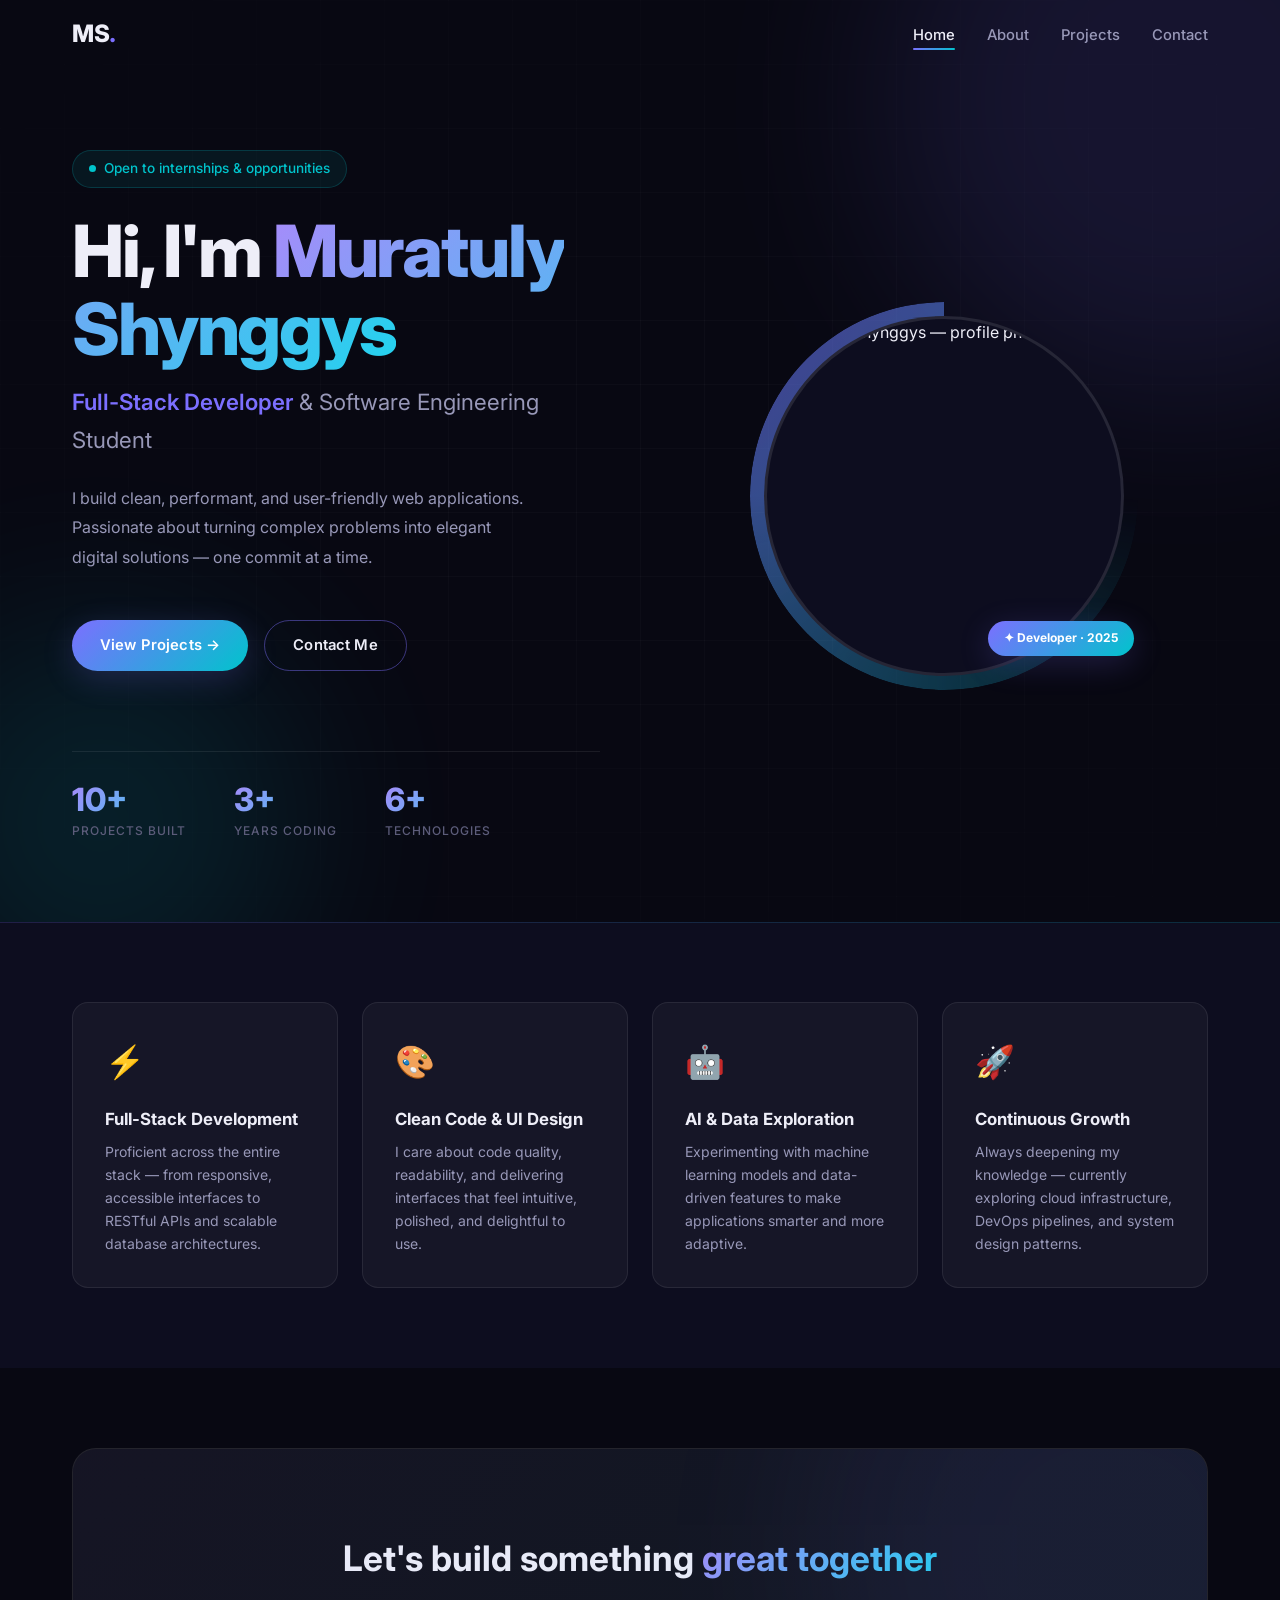
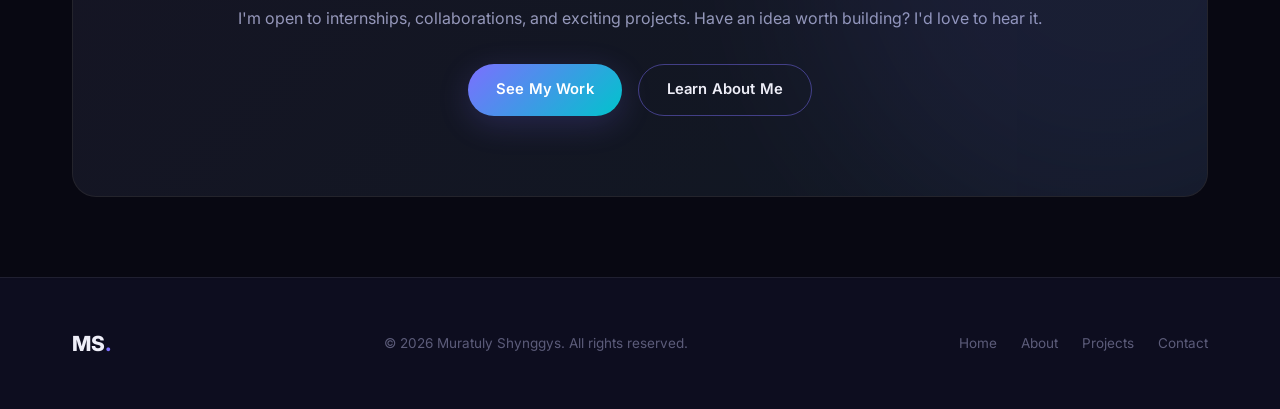
==== commit 7ef13dae: "2" ====
--- a/index.html
+++ b/index.html
@@ -201,7 +201,7 @@
   <footer class="footer">
     <div class="container footer-content">
       <div class="footer-logo">MS<span class="dot">.</span></div>
-      <p class="footer-text">&copy; 2025 Muratuly Shynggys. All rights reserved.</p>
+      <p class="footer-text">&copy; 2026 Muratuly Shynggys. All rights reserved.</p>
       <nav class="footer-nav" aria-label="Footer navigation">
         <a href="index.html">Home</a>
         <a href="about.html">About</a>
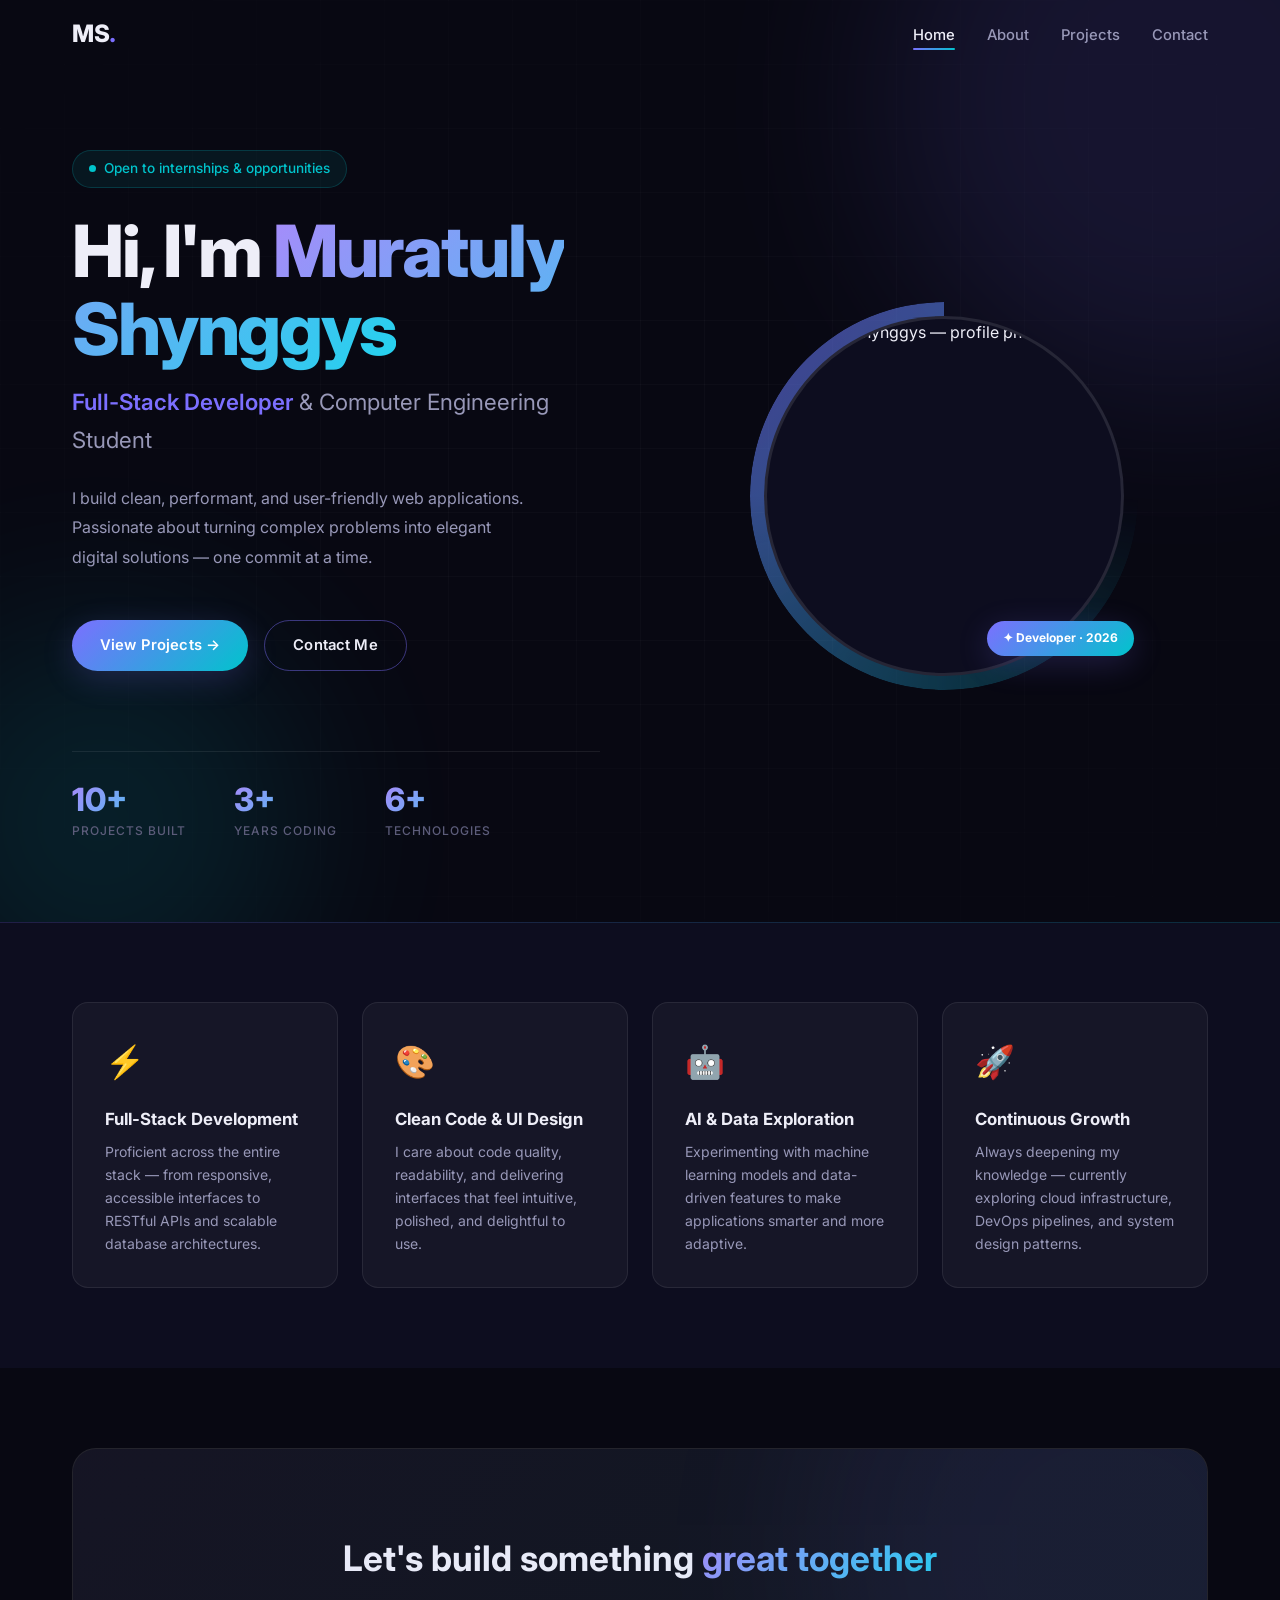
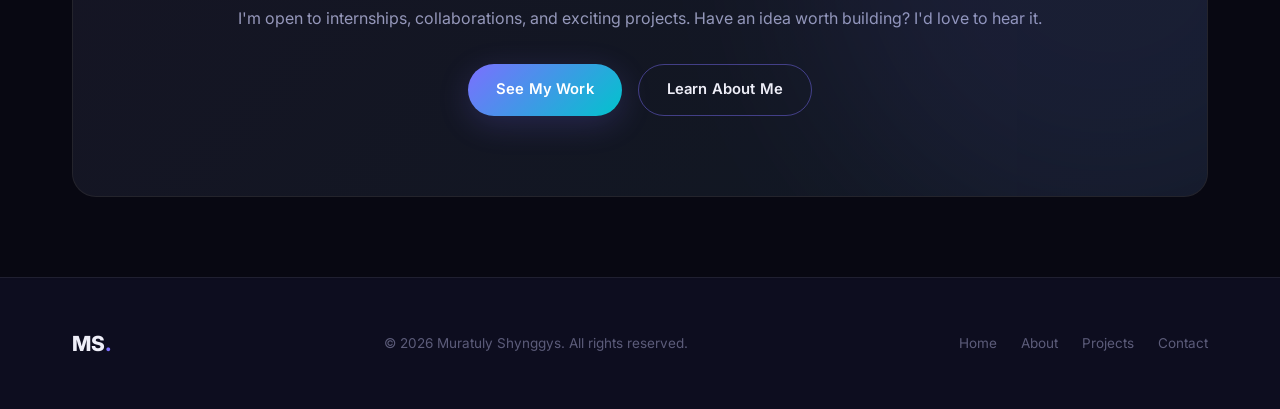
==== commit d6a95548: "2" ====
--- a/index.html
+++ b/index.html
@@ -70,7 +70,7 @@
             </h1>
 
             <p class="hero-role">
-              <strong>Full-Stack Developer</strong> &amp; Software Engineering Student
+              <strong>Full-Stack Developer</strong> &amp; Computer Engineering Student
             </p>
 
             <p class="hero-description">
@@ -122,7 +122,7 @@
                 <div class="profile-fallback" aria-hidden="true">MS</div>
               </div>
 
-              <div class="profile-badge">✦ Developer &middot; 2025</div>
+              <div class="profile-badge">✦ Developer &middot; 2026</div>
             </div>
           </div>
 
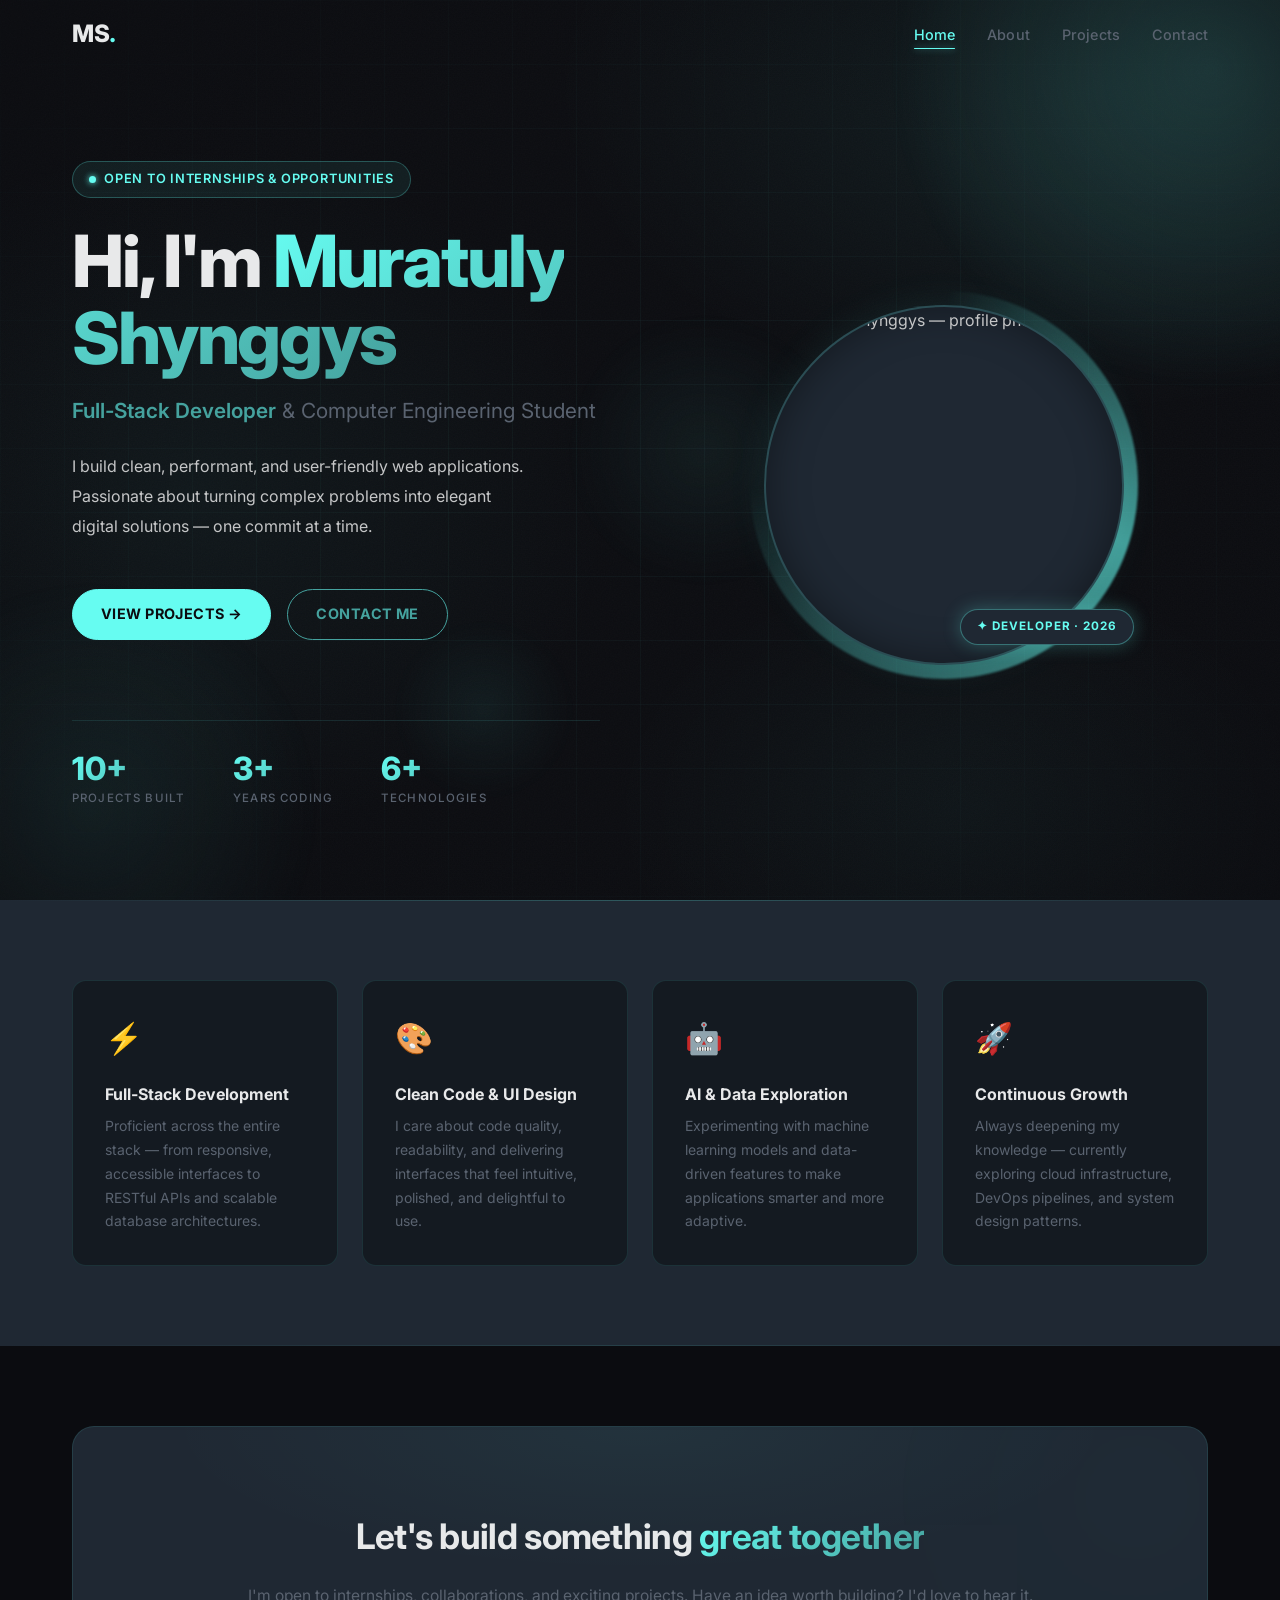
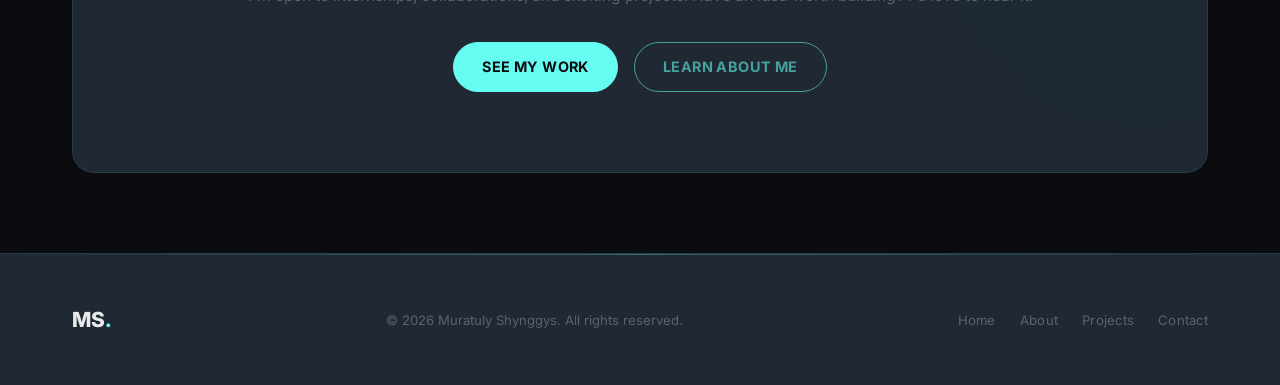
==== commit 2fb1184b: "2" ====
--- a/index.html
+++ b/index.html
@@ -52,6 +52,9 @@
         <div class="hero-grid"></div>
         <div class="bg-orb bg-orb-1"></div>
         <div class="bg-orb bg-orb-2"></div>
+        <!-- extra ambient glow blobs for depth -->
+        <div style="position:absolute;width:300px;height:300px;border-radius:50%;background:radial-gradient(circle,rgba(69,162,158,0.09) 0%,transparent 65%);top:50%;left:55%;transform:translate(-50%,-50%);filter:blur(2px);pointer-events:none;animation:orb-drift-2 26s ease-in-out infinite;"></div>
+        <div style="position:absolute;width:200px;height:200px;border-radius:50%;background:radial-gradient(circle,rgba(102,252,241,0.06) 0%,transparent 65%);bottom:10%;left:30%;filter:blur(2px);pointer-events:none;animation:orb-drift-1 20s ease-in-out infinite 4s;"></div>
       </div>
 
       <div class="container">
--- a/assets/css/style.css
+++ b/assets/css/style.css
@@ -1,38 +1,43 @@
 /* ============================================================
-   PORTFOLIO STYLESHEET — Dark Premium Glass Theme
-   ============================================================
-   REPLACE: Search for "REPLACE" comments to find all spots
-   where you need to swap in your personal info.
+   PORTFOLIO STYLESHEET
+   Theme: Dark Futuristic Neon
+   Palette: #0B0C10 / #1F2833 / #C5C6C7 / #66FCF1 / #45A29E
    ============================================================ */
 
 @import url('https://fonts.googleapis.com/css2?family=Inter:wght@300;400;500;600;700;800&display=swap');
 
 /* ============================================================
-   CSS CUSTOM PROPERTIES (Design Tokens)
+   DESIGN TOKENS — single source of truth for all colors
    ============================================================ */
 :root {
-  /* Colors */
-  --bg-primary:      #080812;
-  --bg-secondary:    #0d0d1f;
-  --bg-card:         rgba(255, 255, 255, 0.04);
-  --bg-card-hover:   rgba(255, 255, 255, 0.07);
-
-  --accent-1:        #7c6fff;
-  --accent-2:        #00c4cc;
-  --gradient:        linear-gradient(135deg, #7c6fff 0%, #00c4cc 100%);
-  --gradient-text:   linear-gradient(135deg, #a78bfa 0%, #22d3ee 100%);
-
-  --text-primary:    #eeeef8;
-  --text-secondary:  #9898b8;
-  --text-muted:      #5c5c7a;
-
-  --border:          rgba(255, 255, 255, 0.08);
-  --border-hover:    rgba(124, 111, 255, 0.45);
-
-  --shadow:          0 8px 32px rgba(0, 0, 0, 0.5);
-  --shadow-accent:   0 8px 32px rgba(124, 111, 255, 0.2);
-
-  /* Spacing scale */
+  /* ── Backgrounds ── */
+  --bg-primary:      #0B0C10;          /* near-black base */
+  --bg-secondary:    #1F2833;          /* dark blue-gray surfaces */
+  --bg-card:         rgba(31, 40, 51, 0.72);
+  --bg-card-hover:   rgba(31, 40, 51, 0.96);
+
+  /* ── Accents ── */
+  --accent-1:        #66FCF1;          /* neon cyan  — primary CTA, highlights */
+  --accent-2:        #45A29E;          /* teal       — secondary, borders, tags */
+  --gradient:        linear-gradient(135deg, #66FCF1 0%, #45A29E 100%);
+  --gradient-text:   linear-gradient(135deg, #66FCF1 0%, #45A29E 100%);
+
+  /* ── Text ── */
+  --text-primary:    #E8E9EA;          /* headlines / high-emphasis */
+  --text-secondary:  #C5C6C7;         /* body copy */
+  --text-muted:      #5A6370;         /* captions, placeholders */
+
+  /* ── Borders ── */
+  --border:          rgba(69, 162, 158, 0.18);
+  --border-hover:    rgba(102, 252, 241, 0.45);
+
+  /* ── Shadows & glow ── */
+  --shadow:          0 8px 40px rgba(0, 0, 0, 0.65);
+  --shadow-accent:   0 8px 40px rgba(102, 252, 241, 0.12);
+  --glow-sm:         0 0 18px rgba(102, 252, 241, 0.25);
+  --glow-md:         0 0 40px rgba(102, 252, 241, 0.35);
+
+  /* ── Spacing scale ── */
   --sp-xs:  0.5rem;
   --sp-sm:  1rem;
   --sp-md:  1.5rem;
@@ -40,20 +45,20 @@
   --sp-xl:  3rem;
   --sp-2xl: 5rem;
 
-  /* Border radius */
+  /* ── Radius ── */
   --r-sm:   8px;
-  --r-md:   16px;
-  --r-lg:   24px;
+  --r-md:   14px;
+  --r-lg:   22px;
   --r-full: 9999px;
 
-  /* Transition */
-  --t: 0.3s cubic-bezier(0.4, 0, 0.2, 1);
-  --t-slow: 0.6s cubic-bezier(0.4, 0, 0.2, 1);
-
-  /* Typography */
+  /* ── Transitions ── */
+  --t:      0.3s cubic-bezier(0.4, 0, 0.2, 1);
+  --t-slow: 0.65s cubic-bezier(0.4, 0, 0.2, 1);
+
+  /* ── Typography ── */
   --font: 'Inter', -apple-system, BlinkMacSystemFont, sans-serif;
 
-  /* Layout */
+  /* ── Layout ── */
   --max-w: 1200px;
   --nav-h: 70px;
 }
@@ -68,7 +73,7 @@
 body {
   font-family: var(--font);
   background-color: var(--bg-primary);
-  color: var(--text-primary);
+  color: var(--text-secondary);
   line-height: 1.7;
   overflow-x: hidden;
   -webkit-font-smoothing: antialiased;
@@ -99,13 +104,13 @@
 
 .section-tag {
   display: inline-block;
-  font-size: 0.78rem;
-  font-weight: 600;
-  letter-spacing: 0.12em;
+  font-size: 0.72rem;
+  font-weight: 700;
+  letter-spacing: 0.15em;
   text-transform: uppercase;
   color: var(--accent-1);
-  background: rgba(124, 111, 255, 0.1);
-  border: 1px solid rgba(124, 111, 255, 0.25);
+  background: rgba(102, 252, 241, 0.07);
+  border: 1px solid rgba(102, 252, 241, 0.22);
   padding: 0.35rem 1rem;
   border-radius: var(--r-full);
   margin-bottom: var(--sp-sm);
@@ -114,12 +119,14 @@
 .section-title {
   font-size: clamp(1.8rem, 4vw, 2.5rem);
   font-weight: 700;
+  color: var(--text-primary);
   margin-bottom: var(--sp-sm);
+  letter-spacing: -0.02em;
 }
 
 .section-subtitle {
-  font-size: 1rem;
-  color: var(--text-secondary);
+  font-size: 0.975rem;
+  color: var(--text-muted);
   max-width: 560px;
   margin: 0 auto;
 }
@@ -132,18 +139,49 @@
 }
 
 /* ============================================================
-   BACKGROUND ORBS
-   ============================================================ */
+   HERO BACKGROUND SYSTEM
+   Layered abstract dark texture with neon glow orbs
+   ============================================================ */
+
+/* Floating orbs — reusable component */
 .bg-orb {
   position: absolute;
   border-radius: 50%;
-  filter: blur(90px);
-  opacity: 0.12;
   pointer-events: none;
   z-index: 0;
 }
-.bg-orb-1 { width: 600px; height: 600px; background: var(--accent-1); top: -200px; right: -200px; }
-.bg-orb-2 { width: 400px; height: 400px; background: var(--accent-2); bottom: -100px; left: -100px; }
+
+.bg-orb-1 {
+  width: 700px;
+  height: 700px;
+  background: radial-gradient(circle, rgba(102, 252, 241, 0.18) 0%, transparent 65%);
+  top: -280px;
+  right: -280px;
+  filter: blur(1px);
+  animation: orb-drift-1 18s ease-in-out infinite;
+}
+
+.bg-orb-2 {
+  width: 500px;
+  height: 500px;
+  background: radial-gradient(circle, rgba(69, 162, 158, 0.14) 0%, transparent 65%);
+  bottom: -160px;
+  left: -160px;
+  filter: blur(1px);
+  animation: orb-drift-2 22s ease-in-out infinite;
+}
+
+@keyframes orb-drift-1 {
+  0%,  100% { transform: translate(0, 0)      scale(1); }
+  33%        { transform: translate(-40px, 30px) scale(1.06); }
+  66%        { transform: translate(25px, -20px) scale(0.96); }
+}
+
+@keyframes orb-drift-2 {
+  0%,  100% { transform: translate(0, 0)       scale(1); }
+  40%        { transform: translate(30px, -40px) scale(1.08); }
+  70%        { transform: translate(-20px, 20px) scale(0.94); }
+}
 
 /* ============================================================
    NAVBAR
@@ -158,10 +196,10 @@
 }
 
 .navbar.scrolled {
-  background: rgba(8, 8, 18, 0.88);
-  backdrop-filter: blur(20px);
-  -webkit-backdrop-filter: blur(20px);
-  border-bottom-color: var(--border);
+  background: rgba(11, 12, 16, 0.92);
+  backdrop-filter: blur(22px);
+  -webkit-backdrop-filter: blur(22px);
+  border-bottom-color: rgba(69, 162, 158, 0.2);
 }
 
 .nav-container {
@@ -171,7 +209,6 @@
   height: 100%;
 }
 
-/* REPLACE: Change "AM" to your own initials */
 .logo {
   font-size: 1.5rem;
   font-weight: 800;
@@ -189,33 +226,31 @@
 }
 
 .nav-links a {
-  font-size: 0.925rem;
+  font-size: 0.9rem;
   font-weight: 500;
-  color: var(--text-secondary);
+  color: var(--text-muted);
   position: relative;
   padding: 0.25rem 0;
   transition: color var(--t);
+  letter-spacing: 0.01em;
 }
 
 .nav-links a::after {
   content: '';
   position: absolute;
   bottom: -2px; left: 0;
-  width: 0; height: 2px;
-  background: var(--gradient);
+  width: 0; height: 1px;
+  background: var(--accent-1);
   border-radius: var(--r-full);
   transition: width var(--t);
+  box-shadow: 0 0 6px rgba(102, 252, 241, 0.6);
 }
 
 .nav-links a:hover,
-.nav-links a.active {
-  color: var(--text-primary);
-}
+.nav-links a.active { color: var(--accent-1); }
 
 .nav-links a.active::after,
-.nav-links a:hover::after {
-  width: 100%;
-}
+.nav-links a:hover::after { width: 100%; }
 
 /* Hamburger */
 .nav-toggle {
@@ -231,7 +266,7 @@
 .nav-toggle span {
   display: block;
   width: 22px; height: 2px;
-  background: var(--text-primary);
+  background: var(--text-secondary);
   border-radius: var(--r-full);
   transition: transform var(--t), opacity var(--t);
 }
@@ -239,13 +274,13 @@
 .nav-toggle.open span:nth-child(2) { opacity: 0; }
 .nav-toggle.open span:nth-child(3) { transform: translateY(-7px) rotate(-45deg); }
 
-/* Mobile dropdown */
+/* Mobile menu */
 .mobile-menu {
   position: fixed;
   top: var(--nav-h); left: 0; right: 0;
-  background: rgba(8, 8, 18, 0.97);
-  backdrop-filter: blur(20px);
-  -webkit-backdrop-filter: blur(20px);
+  background: rgba(11, 12, 16, 0.97);
+  backdrop-filter: blur(22px);
+  -webkit-backdrop-filter: blur(22px);
   border-bottom: 1px solid var(--border);
   padding: var(--sp-md) 0;
   transform: translateY(-110%);
@@ -270,14 +305,14 @@
   padding: 0.75rem var(--sp-sm);
   font-size: 1rem;
   font-weight: 500;
-  color: var(--text-secondary);
+  color: var(--text-muted);
   border-radius: var(--r-sm);
   transition: color var(--t), background var(--t);
 }
 .mobile-menu a:hover,
 .mobile-menu a.active {
-  color: var(--text-primary);
-  background: var(--bg-card);
+  color: var(--accent-1);
+  background: rgba(102, 252, 241, 0.06);
 }
 
 /* ============================================================
@@ -289,48 +324,48 @@
   gap: 0.5rem;
   padding: 0.75rem 1.75rem;
   border-radius: var(--r-full);
-  font-size: 0.925rem;
-  font-weight: 600;
-  letter-spacing: 0.01em;
+  font-size: 0.9rem;
+  font-weight: 700;
+  letter-spacing: 0.03em;
   transition: all var(--t);
   position: relative;
   overflow: hidden;
   white-space: nowrap;
-}
-
-.btn::before {
-  content: '';
-  position: absolute;
-  inset: 0;
-  opacity: 0;
-  transition: opacity var(--t);
-  background: rgba(255, 255, 255, 0.1);
-}
-.btn:hover::before { opacity: 1; }
-
+  text-transform: uppercase;
+}
+
+/* Primary — solid neon fill, dark text */
 .btn-primary {
-  background: var(--gradient);
-  color: #fff;
-  box-shadow: var(--shadow-accent);
+  background: var(--accent-1);
+  color: #0B0C10;
+  border: 1px solid var(--accent-1);
+  box-shadow: 0 0 0 rgba(102, 252, 241, 0);
 }
 .btn-primary:hover {
   transform: translateY(-2px);
-  box-shadow: 0 14px 40px rgba(124, 111, 255, 0.45);
-}
-
+  box-shadow: var(--glow-md), 0 8px 24px rgba(0, 0, 0, 0.4);
+  background: #7ffdf9;
+  border-color: #7ffdf9;
+}
+
+/* Outline */
 .btn-outline {
   background: transparent;
-  color: var(--text-primary);
-  border: 1px solid var(--border-hover);
+  color: var(--accent-2);
+  border: 1px solid var(--accent-2);
 }
 .btn-outline:hover {
+  color: var(--accent-1);
   border-color: var(--accent-1);
-  color: var(--accent-1);
+  background: rgba(102, 252, 241, 0.07);
   transform: translateY(-2px);
-  background: rgba(124, 111, 255, 0.06);
-}
-
-.btn-sm { padding: 0.5rem 1.25rem; font-size: 0.85rem; }
+  box-shadow: var(--glow-sm);
+}
+
+.btn-sm {
+  padding: 0.5rem 1.2rem;
+  font-size: 0.78rem;
+}
 
 /* ============================================================
    GLASS CARD
@@ -339,19 +374,20 @@
   background: var(--bg-card);
   border: 1px solid var(--border);
   border-radius: var(--r-md);
-  backdrop-filter: blur(10px);
-  -webkit-backdrop-filter: blur(10px);
+  backdrop-filter: blur(12px);
+  -webkit-backdrop-filter: blur(12px);
   transition: background var(--t), border-color var(--t), transform var(--t), box-shadow var(--t);
 }
 .glass-card:hover {
   background: var(--bg-card-hover);
-  border-color: var(--border-hover);
+  border-color: rgba(102, 252, 241, 0.3);
   transform: translateY(-4px);
-  box-shadow: var(--shadow-accent);
-}
-
-/* ============================================================
-   HERO — index.html
+  box-shadow: 0 12px 40px rgba(102, 252, 241, 0.08), 0 4px 20px rgba(0,0,0,0.5);
+}
+
+/* ============================================================
+   HERO SECTION — index.html
+   Cinematic dark background with layered depth
    ============================================================ */
 .hero {
   min-height: 100vh;
@@ -362,22 +398,64 @@
   padding-top: var(--nav-h);
 }
 
-.hero-bg { position: absolute; inset: 0; z-index: 0; }
-
+/* Base dark backdrop with smoky gradient layers */
+.hero-bg {
+  position: absolute;
+  inset: 0;
+  z-index: 0;
+  background:
+    /* top-right deep cyan wash */
+    radial-gradient(ellipse 70% 60% at 85% 10%,
+      rgba(102, 252, 241, 0.07) 0%, transparent 60%),
+    /* center-left teal bloom */
+    radial-gradient(ellipse 55% 65% at 15% 55%,
+      rgba(69, 162, 158, 0.07) 0%, transparent 60%),
+    /* bottom-right ambient */
+    radial-gradient(ellipse 50% 50% at 75% 90%,
+      rgba(102, 252, 241, 0.04) 0%, transparent 55%),
+    /* solid dark base */
+    #0B0C10;
+}
+
+/* Subtle grid lines */
 .hero-grid {
   position: absolute;
   inset: 0;
   background-image:
-    linear-gradient(rgba(255,255,255,0.025) 1px, transparent 1px),
-    linear-gradient(90deg, rgba(255,255,255,0.025) 1px, transparent 1px);
+    linear-gradient(rgba(69, 162, 158, 0.06) 1px, transparent 1px),
+    linear-gradient(90deg, rgba(69, 162, 158, 0.06) 1px, transparent 1px);
   background-size: 64px 64px;
-  mask-image: radial-gradient(ellipse 75% 75% at 50% 50%, black 20%, transparent 100%);
-  -webkit-mask-image: radial-gradient(ellipse 75% 75% at 50% 50%, black 20%, transparent 100%);
+  mask-image: radial-gradient(ellipse 80% 80% at 50% 50%, black 20%, transparent 100%);
+  -webkit-mask-image: radial-gradient(ellipse 80% 80% at 50% 50%, black 20%, transparent 100%);
+  z-index: 1;
+}
+
+/* Noise grain for organic depth */
+.hero-bg::after {
+  content: '';
+  position: absolute;
+  inset: 0;
+  background-image: url("data:image/svg+xml,%3Csvg xmlns='http://www.w3.org/2000/svg' width='400' height='400'%3E%3Cfilter id='n'%3E%3CfeTurbulence type='fractalNoise' baseFrequency='0.75' numOctaves='4' stitchTiles='stitch'/%3E%3C/filter%3E%3Crect width='400' height='400' filter='url(%23n)' opacity='1'/%3E%3C/svg%3E");
+  opacity: 0.028;
+  mix-blend-mode: screen;
+  pointer-events: none;
+  z-index: 2;
+}
+
+/* Vignette — darkens edges to push focus inward */
+.hero::before {
+  content: '';
+  position: absolute;
+  inset: 0;
+  background: radial-gradient(ellipse 100% 100% at 50% 50%,
+    transparent 40%, rgba(11, 12, 16, 0.7) 100%);
+  z-index: 2;
+  pointer-events: none;
 }
 
 .hero-content {
   position: relative;
-  z-index: 1;
+  z-index: 3;
   display: grid;
   grid-template-columns: 1fr 1fr;
   gap: var(--sp-2xl);
@@ -390,43 +468,48 @@
   display: inline-flex;
   align-items: center;
   gap: 0.5rem;
-  font-size: 0.85rem;
-  font-weight: 500;
-  color: var(--accent-2);
-  background: rgba(0, 196, 204, 0.08);
-  border: 1px solid rgba(0, 196, 204, 0.2);
+  font-size: 0.8rem;
+  font-weight: 600;
+  letter-spacing: 0.06em;
+  text-transform: uppercase;
+  color: var(--accent-1);
+  background: rgba(102, 252, 241, 0.07);
+  border: 1px solid rgba(102, 252, 241, 0.25);
   padding: 0.4rem 1rem;
   border-radius: var(--r-full);
   margin-bottom: var(--sp-md);
 }
 .hero-badge-dot {
   width: 7px; height: 7px;
-  background: var(--accent-2);
+  background: var(--accent-1);
   border-radius: 50%;
+  box-shadow: 0 0 6px var(--accent-1);
   animation: pulse-dot 2s ease-in-out infinite;
 }
 @keyframes pulse-dot {
-  0%, 100% { transform: scale(1); opacity: 1; }
-  50%       { transform: scale(1.4); opacity: 0.6; }
-}
-
-/* REPLACE: "Alex Morgan" → your full name */
+  0%, 100% { transform: scale(1);   opacity: 1;   box-shadow: 0 0 6px var(--accent-1); }
+  50%       { transform: scale(1.5); opacity: 0.6; box-shadow: 0 0 14px var(--accent-1); }
+}
+
 .hero-name {
   font-size: clamp(2.4rem, 6vw, 4.5rem);
   font-weight: 800;
   line-height: 1.08;
   letter-spacing: -0.03em;
+  color: var(--text-primary);
   margin-bottom: var(--sp-sm);
 }
 
-/* REPLACE: "Full-Stack Developer" → your title */
 .hero-role {
-  font-size: clamp(1.1rem, 2.5vw, 1.4rem);
+  font-size: clamp(1rem, 2.2vw, 1.3rem);
   font-weight: 400;
-  color: var(--text-secondary);
+  color: var(--text-muted);
   margin-bottom: var(--sp-md);
 }
-.hero-role strong { color: var(--accent-1); font-weight: 600; }
+.hero-role strong {
+  color: var(--accent-2);
+  font-weight: 600;
+}
 
 .hero-description {
   font-size: 1rem;
@@ -460,12 +543,12 @@
   line-height: 1;
 }
 .stat-label {
-  font-size: 0.75rem;
+  font-size: 0.72rem;
   color: var(--text-muted);
   font-weight: 500;
   margin-top: 0.3rem;
   text-transform: uppercase;
-  letter-spacing: 0.08em;
+  letter-spacing: 0.1em;
 }
 
 /* Profile image */
@@ -485,11 +568,15 @@
   position: absolute;
   inset: -14px;
   border-radius: 50%;
-  background: var(--gradient);
-  opacity: 0.55;
+  background: conic-gradient(
+    from 0deg,
+    transparent 0%,
+    rgba(102, 252, 241, 0.6) 30%,
+    rgba(69, 162, 158, 0.4) 60%,
+    transparent 75%
+  );
   animation: spin 9s linear infinite;
-  mask-image: conic-gradient(transparent 25%, black 75%);
-  -webkit-mask-image: conic-gradient(transparent 25%, black 75%);
+  filter: blur(1px);
 }
 @keyframes spin { from { transform: rotate(0deg); } to { transform: rotate(360deg); } }
 
@@ -498,13 +585,14 @@
   height: 100%;
   border-radius: 50%;
   overflow: hidden;
-  border: 3px solid rgba(255,255,255,0.1);
+  border: 2px solid rgba(69, 162, 158, 0.3);
   background: var(--bg-secondary);
   position: relative;
   z-index: 1;
-}
-
-/* REPLACE: Add your photo at assets/images/profile.jpg */
+  box-shadow: 0 0 40px rgba(102, 252, 241, 0.08), inset 0 0 40px rgba(0,0,0,0.4);
+}
+
+/* PHOTO: Place your photo at assets/images/profile.jpg */
 .profile-img {
   width: 100%;
   height: 100%;
@@ -513,7 +601,6 @@
   display: block;
 }
 
-/* Shown only if profile.jpg is missing */
 .profile-fallback {
   display: none;
   width: 100%; height: 100%;
@@ -530,15 +617,18 @@
 .profile-badge {
   position: absolute;
   bottom: 20px; right: -10px;
-  background: var(--gradient);
-  color: #fff;
-  font-size: 0.75rem;
-  font-weight: 700;
+  background: var(--bg-secondary);
+  border: 1px solid rgba(102, 252, 241, 0.35);
+  color: var(--accent-1);
+  font-size: 0.73rem;
+  font-weight: 700;
+  letter-spacing: 0.08em;
+  text-transform: uppercase;
   padding: 0.45rem 1rem;
   border-radius: var(--r-full);
   white-space: nowrap;
   z-index: 2;
-  box-shadow: var(--shadow-accent);
+  box-shadow: var(--glow-sm);
 }
 
 /* ============================================================
@@ -553,8 +643,15 @@
   content: '';
   position: absolute; top: 0; left: 0; right: 0;
   height: 1px;
-  background: var(--gradient);
-  opacity: 0.18;
+  background: linear-gradient(90deg, transparent, var(--accent-2), transparent);
+  opacity: 0.4;
+}
+.highlights::after {
+  content: '';
+  position: absolute; bottom: 0; left: 0; right: 0;
+  height: 1px;
+  background: linear-gradient(90deg, transparent, var(--accent-2), transparent);
+  opacity: 0.2;
 }
 
 .highlights-grid {
@@ -566,42 +663,50 @@
 .highlight-card {
   padding: var(--sp-lg);
   border-radius: var(--r-md);
-  background: var(--bg-card);
+  background: rgba(11, 12, 16, 0.5);
   border: 1px solid var(--border);
   transition: all var(--t);
+  position: relative;
+  overflow: hidden;
+}
+.highlight-card::before {
+  content: '';
+  position: absolute;
+  top: 0; left: 0; right: 0;
+  height: 2px;
+  background: var(--gradient);
+  transform: scaleX(0);
+  transform-origin: left;
+  transition: transform var(--t);
 }
 .highlight-card:hover {
-  border-color: var(--border-hover);
+  border-color: rgba(102, 252, 241, 0.25);
   transform: translateY(-5px);
-  box-shadow: var(--shadow-accent);
-  background: var(--bg-card-hover);
-}
+  box-shadow: 0 12px 40px rgba(102, 252, 241, 0.07);
+}
+.highlight-card:hover::before { transform: scaleX(1); }
 
 .highlight-icon {
-  font-size: 2rem;
+  font-size: 1.9rem;
   margin-bottom: var(--sp-sm);
   display: block;
 }
 .highlight-title {
-  font-size: 1.05rem;
+  font-size: 1rem;
   font-weight: 700;
   margin-bottom: 0.4rem;
+  color: var(--text-primary);
 }
 .highlight-desc {
   font-size: 0.875rem;
-  color: var(--text-secondary);
-  line-height: 1.65;
+  color: var(--text-muted);
+  line-height: 1.7;
 }
 
 /* CTA band */
-.cta-band {
-  padding: var(--sp-2xl) 0;
-  text-align: center;
-  position: relative;
-  overflow: hidden;
-}
+.cta-band { padding: var(--sp-2xl) 0; text-align: center; position: relative; }
 .cta-band-inner {
-  background: var(--bg-card);
+  background: var(--bg-secondary);
   border: 1px solid var(--border);
   border-radius: var(--r-lg);
   padding: var(--sp-2xl) var(--sp-lg);
@@ -610,20 +715,22 @@
 }
 .cta-band-inner::before {
   content: '';
-  position: absolute;
-  inset: 0;
-  background: var(--gradient);
-  opacity: 0.04;
+  position: absolute; inset: 0;
+  background: radial-gradient(ellipse 60% 60% at 50% 0%,
+    rgba(102, 252, 241, 0.05) 0%, transparent 70%);
+  pointer-events: none;
 }
 .cta-band-title {
   font-size: clamp(1.5rem, 3.5vw, 2.2rem);
   font-weight: 700;
+  color: var(--text-primary);
   margin-bottom: var(--sp-sm);
+  letter-spacing: -0.02em;
 }
 .cta-band-subtitle {
-  color: var(--text-secondary);
+  color: var(--text-muted);
   margin-bottom: var(--sp-lg);
-  font-size: 1rem;
+  font-size: 0.975rem;
 }
 .cta-band-actions {
   display: flex;
@@ -642,38 +749,52 @@
   overflow: hidden;
   background: var(--bg-secondary);
 }
+.page-header::before {
+  content: '';
+  position: absolute;
+  inset: 0;
+  background:
+    radial-gradient(ellipse 60% 80% at 80% 50%, rgba(102, 252, 241, 0.05) 0%, transparent 60%),
+    radial-gradient(ellipse 50% 70% at 20% 50%, rgba(69, 162, 158, 0.05) 0%, transparent 60%);
+  pointer-events: none;
+}
 .page-header::after {
   content: '';
   position: absolute; bottom: 0; left: 0; right: 0;
   height: 1px;
-  background: var(--border);
+  background: linear-gradient(90deg, transparent, var(--accent-2), transparent);
+  opacity: 0.3;
 }
 
 .page-header-tag {
   display: inline-block;
-  font-size: 0.78rem;
-  font-weight: 600;
-  letter-spacing: 0.12em;
+  font-size: 0.72rem;
+  font-weight: 700;
+  letter-spacing: 0.15em;
   text-transform: uppercase;
   color: var(--accent-2);
-  background: rgba(0, 196, 204, 0.08);
-  border: 1px solid rgba(0, 196, 204, 0.2);
+  background: rgba(69, 162, 158, 0.08);
+  border: 1px solid rgba(69, 162, 158, 0.25);
   padding: 0.35rem 1rem;
   border-radius: var(--r-full);
   margin-bottom: var(--sp-sm);
+  position: relative;
 }
 
 .page-header-title {
   font-size: clamp(2rem, 5vw, 3.5rem);
   font-weight: 800;
   letter-spacing: -0.03em;
+  color: var(--text-primary);
   margin-bottom: var(--sp-sm);
+  position: relative;
 }
 .page-header-subtitle {
-  font-size: 1rem;
-  color: var(--text-secondary);
+  font-size: 0.975rem;
+  color: var(--text-muted);
   max-width: 500px;
   margin: 0 auto;
+  position: relative;
 }
 
 /* ============================================================
@@ -695,9 +816,10 @@
   overflow: hidden;
   border: 1px solid var(--border);
   background: var(--bg-secondary);
-}
-
-/* REPLACE: Same photo at assets/images/profile.jpg */
+  box-shadow: 0 0 40px rgba(102, 252, 241, 0.05);
+}
+
+/* PHOTO: Place your photo at assets/images/profile.jpg */
 .about-img {
   width: 100%; height: 100%;
   object-fit: cover;
@@ -721,19 +843,19 @@
   position: absolute;
   width: 140px; height: 140px;
   border-radius: var(--r-md);
-  background: var(--gradient);
+  background: radial-gradient(circle, rgba(102, 252, 241, 0.15) 0%, transparent 70%);
   bottom: -24px; right: -24px;
-  opacity: 0.12;
   z-index: -1;
+  filter: blur(20px);
 }
 .about-img-accent-2 {
   position: absolute;
   width: 80px; height: 80px;
   border-radius: var(--r-md);
-  background: var(--accent-2);
+  background: radial-gradient(circle, rgba(69, 162, 158, 0.15) 0%, transparent 70%);
   top: -16px; left: -16px;
-  opacity: 0.1;
   z-index: -1;
+  filter: blur(15px);
 }
 
 .about-text .section-tag { margin-bottom: var(--sp-sm); }
@@ -741,8 +863,10 @@
 .about-text h2 {
   font-size: clamp(1.5rem, 3.5vw, 2.1rem);
   font-weight: 700;
+  color: var(--text-primary);
   margin-bottom: var(--sp-md);
   line-height: 1.3;
+  letter-spacing: -0.02em;
 }
 .about-text p {
   color: var(--text-secondary);
@@ -761,10 +885,10 @@
   display: flex;
   align-items: center;
   gap: 0.4rem;
-  font-size: 0.875rem;
-  color: var(--text-secondary);
-}
-.fact-item span { color: var(--accent-2); font-size: 1rem; }
+  font-size: 0.85rem;
+  color: var(--text-muted);
+}
+.fact-item span { font-size: 1rem; }
 
 .about-actions {
   margin-top: var(--sp-lg);
@@ -782,27 +906,28 @@
 
 .edu-card { padding: var(--sp-lg); }
 .edu-period {
-  font-size: 0.78rem;
-  font-weight: 600;
+  font-size: 0.72rem;
+  font-weight: 700;
   color: var(--accent-1);
   text-transform: uppercase;
-  letter-spacing: 0.08em;
+  letter-spacing: 0.1em;
   margin-bottom: 0.5rem;
 }
 .edu-degree {
-  font-size: 1.1rem;
-  font-weight: 700;
+  font-size: 1.05rem;
+  font-weight: 700;
+  color: var(--text-primary);
   margin-bottom: 0.2rem;
 }
 .edu-school {
-  font-size: 0.9rem;
-  color: var(--text-secondary);
+  font-size: 0.875rem;
+  color: var(--accent-2);
   margin-bottom: var(--sp-sm);
 }
 .edu-desc {
-  font-size: 0.875rem;
-  color: var(--text-muted);
-  line-height: 1.65;
+  font-size: 0.85rem;
+  color: var(--text-muted);
+  line-height: 1.7;
 }
 
 /* Skills */
@@ -815,14 +940,16 @@
 .skill-category { padding: var(--sp-lg); }
 
 .skill-category-title {
-  font-size: 0.95rem;
-  font-weight: 700;
+  font-size: 0.9rem;
+  font-weight: 700;
+  color: var(--text-primary);
   margin-bottom: var(--sp-md);
   display: flex;
   align-items: center;
   gap: 0.5rem;
-}
-.skill-category-title span { font-size: 1.2rem; }
+  letter-spacing: 0.02em;
+}
+.skill-category-title span { font-size: 1.1rem; }
 
 .skill-tags {
   display: flex;
@@ -831,45 +958,50 @@
 }
 
 .skill-tag {
-  font-size: 0.78rem;
-  font-weight: 500;
+  font-size: 0.75rem;
+  font-weight: 600;
   padding: 0.3rem 0.85rem;
   border-radius: var(--r-full);
-  background: rgba(124, 111, 255, 0.08);
-  border: 1px solid rgba(124, 111, 255, 0.2);
-  color: var(--accent-1);
+  background: rgba(69, 162, 158, 0.1);
+  border: 1px solid rgba(69, 162, 158, 0.25);
+  color: var(--accent-2);
   transition: all var(--t);
   cursor: default;
+  letter-spacing: 0.02em;
 }
 .skill-tag:hover {
-  background: rgba(124, 111, 255, 0.18);
+  background: rgba(69, 162, 158, 0.2);
+  border-color: var(--accent-2);
+  transform: translateY(-1px);
+  box-shadow: 0 0 10px rgba(69, 162, 158, 0.2);
+}
+.skill-tag.t2 {
+  background: rgba(102, 252, 241, 0.07);
+  border-color: rgba(102, 252, 241, 0.22);
+  color: var(--accent-1);
+}
+.skill-tag.t2:hover {
+  background: rgba(102, 252, 241, 0.15);
   border-color: var(--accent-1);
-  transform: translateY(-1px);
-}
-.skill-tag.t2 {
-  background: rgba(0, 196, 204, 0.08);
-  border-color: rgba(0, 196, 204, 0.2);
-  color: var(--accent-2);
-}
-.skill-tag.t2:hover {
-  background: rgba(0, 196, 204, 0.18);
-  border-color: var(--accent-2);
-}
-
-/* Personal qualities */
+  box-shadow: 0 0 10px rgba(102, 252, 241, 0.2);
+}
+
+/* Qualities */
 .qualities-grid {
   display: grid;
   grid-template-columns: repeat(auto-fit, minmax(190px, 1fr));
   gap: var(--sp-md);
 }
 
-.quality-card {
-  padding: var(--sp-lg);
-  text-align: center;
-}
-.quality-icon { font-size: 2.4rem; margin-bottom: var(--sp-sm); display: block; }
-.quality-title { font-size: 1rem; font-weight: 700; margin-bottom: 0.4rem; }
-.quality-desc { font-size: 0.85rem; color: var(--text-secondary); line-height: 1.6; }
+.quality-card { padding: var(--sp-lg); text-align: center; }
+.quality-icon { font-size: 2.2rem; margin-bottom: var(--sp-sm); display: block; }
+.quality-title {
+  font-size: 0.95rem;
+  font-weight: 700;
+  color: var(--text-primary);
+  margin-bottom: 0.4rem;
+}
+.quality-desc { font-size: 0.845rem; color: var(--text-muted); line-height: 1.65; }
 
 /* ============================================================
    PROJECTS PAGE
@@ -885,9 +1017,11 @@
 .filter-btn {
   padding: 0.45rem 1.1rem;
   border-radius: var(--r-full);
-  font-size: 0.85rem;
-  font-weight: 500;
-  color: var(--text-secondary);
+  font-size: 0.8rem;
+  font-weight: 600;
+  letter-spacing: 0.04em;
+  text-transform: uppercase;
+  color: var(--text-muted);
   background: var(--bg-card);
   border: 1px solid var(--border);
   transition: all var(--t);
@@ -895,9 +1029,10 @@
 }
 .filter-btn:hover,
 .filter-btn.active {
-  color: var(--text-primary);
-  border-color: var(--accent-1);
-  background: rgba(124, 111, 255, 0.1);
+  color: var(--accent-1);
+  border-color: rgba(102, 252, 241, 0.4);
+  background: rgba(102, 252, 241, 0.07);
+  box-shadow: 0 0 12px rgba(102, 252, 241, 0.1);
 }
 
 .projects-grid {
@@ -920,44 +1055,46 @@
 }
 
 .project-icon {
-  width: 52px; height: 52px;
+  width: 50px; height: 50px;
   border-radius: var(--r-sm);
-  background: var(--gradient);
-  display: flex;
-  align-items: center;
-  justify-content: center;
-  font-size: 1.4rem;
+  background: linear-gradient(135deg, rgba(102,252,241,0.15) 0%, rgba(69,162,158,0.15) 100%);
+  border: 1px solid rgba(102, 252, 241, 0.2);
+  display: flex; align-items: center; justify-content: center;
+  font-size: 1.35rem;
   flex-shrink: 0;
 }
 
 .project-links { display: flex; gap: 0.5rem; }
 
 .project-link-btn {
-  width: 36px; height: 36px;
+  width: 34px; height: 34px;
   border-radius: var(--r-sm);
-  background: var(--bg-card);
+  background: rgba(31, 40, 51, 0.8);
   border: 1px solid var(--border);
   display: flex; align-items: center; justify-content: center;
-  color: var(--text-secondary);
+  color: var(--text-muted);
   font-size: 0.9rem;
   transition: all var(--t);
   cursor: pointer;
 }
 .project-link-btn:hover {
   color: var(--accent-1);
-  border-color: var(--accent-1);
-  background: rgba(124, 111, 255, 0.1);
+  border-color: rgba(102, 252, 241, 0.4);
+  background: rgba(102, 252, 241, 0.07);
+  box-shadow: 0 0 12px rgba(102, 252, 241, 0.12);
 }
 
 .project-title {
-  font-size: 1.15rem;
-  font-weight: 700;
+  font-size: 1.1rem;
+  font-weight: 700;
+  color: var(--text-primary);
   margin-bottom: 0.5rem;
+  letter-spacing: -0.01em;
 }
 .project-description {
-  font-size: 0.9rem;
-  color: var(--text-secondary);
-  line-height: 1.75;
+  font-size: 0.875rem;
+  color: var(--text-muted);
+  line-height: 1.78;
   flex: 1;
   margin-bottom: var(--sp-md);
 }
@@ -969,27 +1106,29 @@
   margin-bottom: var(--sp-md);
 }
 .tech-tag {
-  font-size: 0.75rem;
+  font-size: 0.72rem;
   font-weight: 600;
   padding: 0.25rem 0.7rem;
   border-radius: var(--r-full);
-  background: rgba(0, 196, 204, 0.07);
-  border: 1px solid rgba(0, 196, 204, 0.15);
+  background: rgba(69, 162, 158, 0.09);
+  border: 1px solid rgba(69, 162, 158, 0.22);
   color: var(--accent-2);
+  letter-spacing: 0.03em;
 }
 
 .project-footer { margin-top: auto; }
 
-/* Featured badge */
 .project-featured-tag {
   display: inline-flex;
   align-items: center;
   gap: 0.3rem;
-  font-size: 0.72rem;
-  font-weight: 600;
-  color: #f59e0b;
-  background: rgba(245, 158, 11, 0.1);
-  border: 1px solid rgba(245, 158, 11, 0.2);
+  font-size: 0.7rem;
+  font-weight: 700;
+  letter-spacing: 0.08em;
+  text-transform: uppercase;
+  color: var(--accent-1);
+  background: rgba(102, 252, 241, 0.08);
+  border: 1px solid rgba(102, 252, 241, 0.2);
   padding: 0.2rem 0.65rem;
   border-radius: var(--r-full);
   margin-bottom: var(--sp-sm);
@@ -1008,14 +1147,16 @@
 .contact-info-title {
   font-size: 1.6rem;
   font-weight: 700;
+  color: var(--text-primary);
   margin-bottom: var(--sp-sm);
   line-height: 1.3;
+  letter-spacing: -0.02em;
 }
 .contact-info-subtitle {
-  color: var(--text-secondary);
+  color: var(--text-muted);
   line-height: 1.85;
   margin-bottom: var(--sp-xl);
-  font-size: 0.95rem;
+  font-size: 0.925rem;
 }
 
 .contact-details {
@@ -1037,40 +1178,42 @@
   text-decoration: none;
 }
 .contact-detail-item:hover {
-  border-color: var(--border-hover);
+  border-color: rgba(102, 252, 241, 0.3);
   background: var(--bg-card-hover);
-  transform: translateX(4px);
+  transform: translateX(5px);
+  box-shadow: 0 0 20px rgba(102, 252, 241, 0.06);
 }
 
 .contact-detail-icon {
   width: 40px; height: 40px;
   border-radius: var(--r-sm);
-  background: var(--gradient);
+  background: linear-gradient(135deg, rgba(102,252,241,0.15) 0%, rgba(69,162,158,0.15) 100%);
+  border: 1px solid rgba(102, 252, 241, 0.2);
   display: flex; align-items: center; justify-content: center;
   font-size: 1rem;
   flex-shrink: 0;
 }
 .contact-detail-label {
-  font-size: 0.72rem;
-  color: var(--text-muted);
-  font-weight: 500;
-  text-transform: uppercase;
-  letter-spacing: 0.08em;
-  display: block;
-}
-.contact-detail-value {
-  font-size: 0.9rem;
-  font-weight: 500;
-  color: var(--text-primary);
-  display: block;
-}
-
-.social-section-title {
-  font-size: 0.8rem;
+  font-size: 0.68rem;
+  color: var(--text-muted);
   font-weight: 600;
-  color: var(--text-muted);
   text-transform: uppercase;
   letter-spacing: 0.1em;
+  display: block;
+}
+.contact-detail-value {
+  font-size: 0.875rem;
+  font-weight: 500;
+  color: var(--text-secondary);
+  display: block;
+}
+
+.social-section-title {
+  font-size: 0.72rem;
+  font-weight: 700;
+  color: var(--text-muted);
+  text-transform: uppercase;
+  letter-spacing: 0.12em;
   margin-bottom: var(--sp-sm);
 }
 
@@ -1088,16 +1231,17 @@
   border-radius: var(--r-full);
   background: var(--bg-card);
   border: 1px solid var(--border);
-  font-size: 0.875rem;
+  font-size: 0.84rem;
   font-weight: 500;
-  color: var(--text-secondary);
+  color: var(--text-muted);
   transition: all var(--t);
 }
 .social-link:hover {
-  color: var(--text-primary);
-  border-color: var(--border-hover);
-  background: var(--bg-card-hover);
+  color: var(--accent-1);
+  border-color: rgba(102, 252, 241, 0.35);
+  background: rgba(102, 252, 241, 0.06);
   transform: translateY(-2px);
+  box-shadow: 0 0 14px rgba(102, 252, 241, 0.1);
 }
 
 /* Contact form */
@@ -1106,11 +1250,13 @@
 .contact-form-title {
   font-size: 1.3rem;
   font-weight: 700;
+  color: var(--text-primary);
   margin-bottom: var(--sp-xs);
+  letter-spacing: -0.01em;
 }
 .contact-form-subtitle {
-  font-size: 0.875rem;
-  color: var(--text-secondary);
+  font-size: 0.85rem;
+  color: var(--text-muted);
   margin-bottom: var(--sp-md);
 }
 
@@ -1120,11 +1266,11 @@
   gap: 0.75rem;
   padding: 0.85rem var(--sp-md);
   border-radius: var(--r-sm);
-  background: rgba(124, 111, 255, 0.06);
-  border: 1px solid rgba(124, 111, 255, 0.15);
+  background: rgba(69, 162, 158, 0.06);
+  border: 1px solid rgba(69, 162, 158, 0.2);
   margin-bottom: var(--sp-lg);
   font-size: 0.82rem;
-  color: var(--text-secondary);
+  color: var(--text-muted);
   line-height: 1.65;
 }
 .form-note-icon { font-size: 0.95rem; flex-shrink: 0; margin-top: 0.1rem; }
@@ -1133,16 +1279,18 @@
 
 .form-label {
   display: block;
-  font-size: 0.845rem;
+  font-size: 0.8rem;
   font-weight: 600;
-  color: var(--text-primary);
+  color: var(--text-secondary);
   margin-bottom: 0.45rem;
+  letter-spacing: 0.03em;
+  text-transform: uppercase;
 }
 
 .form-input,
 .form-textarea {
   width: 100%;
-  background: rgba(255, 255, 255, 0.035);
+  background: rgba(11, 12, 16, 0.6);
   border: 1px solid var(--border);
   border-radius: var(--r-sm);
   padding: 0.8rem 1rem;
@@ -1159,9 +1307,9 @@
 
 .form-input:focus,
 .form-textarea:focus {
-  border-color: var(--accent-1);
-  background: rgba(124, 111, 255, 0.05);
-  box-shadow: 0 0 0 3px rgba(124, 111, 255, 0.12);
+  border-color: var(--accent-2);
+  background: rgba(11, 12, 16, 0.8);
+  box-shadow: 0 0 0 3px rgba(69, 162, 158, 0.12), 0 0 14px rgba(102, 252, 241, 0.06);
 }
 
 .form-textarea { resize: vertical; min-height: 145px; }
@@ -1179,6 +1327,13 @@
   background: var(--bg-secondary);
   border-top: 1px solid var(--border);
   padding: var(--sp-xl) 0;
+  position: relative;
+}
+.footer::before {
+  content: '';
+  position: absolute; top: 0; left: 0; right: 0;
+  height: 1px;
+  background: linear-gradient(90deg, transparent, rgba(102,252,241,0.3), transparent);
 }
 
 .footer-content {
@@ -1189,7 +1344,6 @@
   gap: var(--sp-md);
 }
 
-/* REPLACE: Change "AM" to your initials */
 .footer-logo {
   font-size: 1.3rem;
   font-weight: 800;
@@ -1197,13 +1351,14 @@
 }
 .footer-logo .dot { color: var(--accent-1); }
 
-.footer-text { font-size: 0.845rem; color: var(--text-muted); }
+.footer-text { font-size: 0.82rem; color: var(--text-muted); }
 
 .footer-nav { display: flex; gap: var(--sp-md); }
 .footer-nav a {
-  font-size: 0.845rem;
+  font-size: 0.82rem;
   color: var(--text-muted);
   transition: color var(--t);
+  letter-spacing: 0.02em;
 }
 .footer-nav a:hover { color: var(--accent-1); }
 
@@ -1243,6 +1398,25 @@
 .hero-actions     { animation: fadeSlideUp 0.6s ease both 0.5s; }
 .hero-stats       { animation: fadeSlideUp 0.6s ease both 0.6s; }
 .hero-visual      { animation: scaleIn    0.8s ease both 0.25s; }
+
+/* ============================================================
+   SELECTION COLOR
+   ============================================================ */
+::selection {
+  background: rgba(102, 252, 241, 0.2);
+  color: var(--accent-1);
+}
+
+/* ============================================================
+   SCROLLBAR
+   ============================================================ */
+::-webkit-scrollbar { width: 6px; }
+::-webkit-scrollbar-track { background: var(--bg-primary); }
+::-webkit-scrollbar-thumb {
+  background: rgba(69, 162, 158, 0.4);
+  border-radius: var(--r-full);
+}
+::-webkit-scrollbar-thumb:hover { background: var(--accent-2); }
 
 /* ============================================================
    RESPONSIVE
